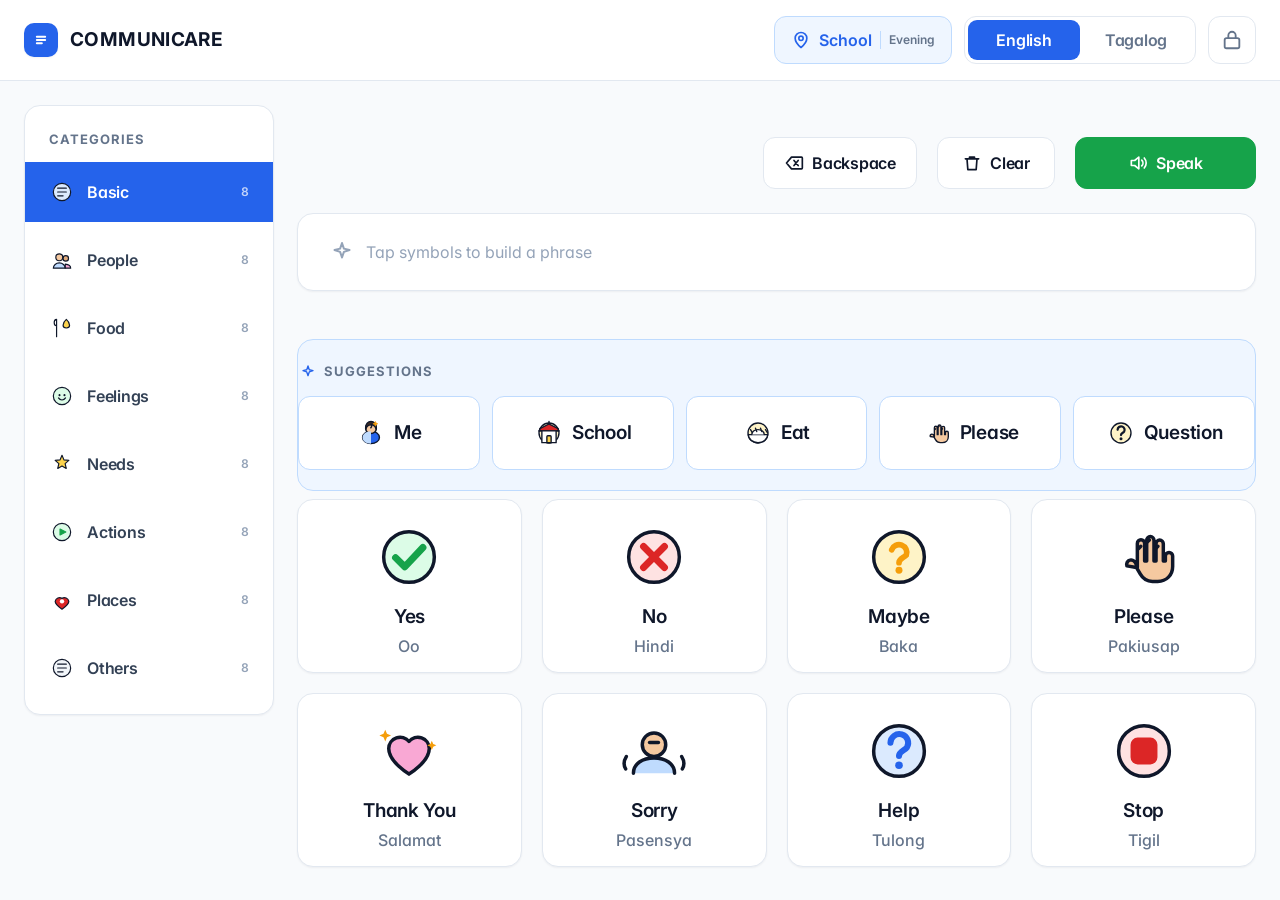
==== index.html @ 2bb4060e "first commit" ====
<!DOCTYPE html>
<html lang="en">
<head>
<meta charset="utf-8">
<meta name="viewport" content="width=device-width, initial-scale=1, viewport-fit=cover">
<title>COMMUNICARE — Communication Board</title>
<meta name="description" content="Accessible AAC communication board with phrase strip, next-word prediction and bilingual Tagalog/English vocabulary.">
<meta name="theme-color" content="#ffffff">

<link rel="icon" href="data:image/svg+xml,<svg xmlns='http://www.w3.org/2000/svg' viewBox='0 0 32 32'><rect width='32' height='32' rx='8' fill='%232563eb'/><path d='M9 12h14M9 16h14M9 20h9' stroke='white' stroke-width='2.6' stroke-linecap='round'/></svg>">

<link rel="preconnect" href="https://fonts.googleapis.com">
<link rel="preconnect" href="https://fonts.gstatic.com" crossorigin>
<link rel="stylesheet" href="https://fonts.googleapis.com/css2?family=Inter:wght@400;500;600;700&display=swap">

<link rel="stylesheet" href="assets/css/tokens.css">
<link rel="stylesheet" href="assets/css/base.css">
<link rel="stylesheet" href="assets/css/components.css">
<link rel="stylesheet" href="assets/css/board.css">
</head>

<body data-age="youth">

<a href="#board-grid" class="u-sr">Skip to symbol grid</a>

<!-- ══════════════════════════════════════════════════ Top navigation ══ -->
<header class="topbar">
  <div class="topbar__in">

    <a class="brand" href="index.html" aria-label="COMMUNICARE home">
      <span class="brand__mark" aria-hidden="true">
        <svg viewBox="0 0 24 24" fill="none" stroke="currentColor" stroke-width="2.4" stroke-linecap="round">
          <path d="M7 8h10M7 12h10M7 16h6"/>
        </svg>
      </span>
      <span class="brand__name">COMMUNICARE</span>
    </a>

    <span class="topbar__spacer"></span>

    <div class="topbar__tools">
      <!-- Global control: active location / routine context -->
      <button class="ctx" id="btn-ctx" title="Change location context">
        <span id="ctx-ico"></span>
        <span id="ctx-label">School</span>
        <span class="ctx__meta" id="ctx-meta">Morning</span>
      </button>

      <!-- Global control: Tagalog / English toggle -->
      <div class="segment" role="group" aria-label="Language">
        <button class="segment__btn" id="lang-en" aria-pressed="true" lang="en">English</button>
        <button class="segment__btn" id="lang-tl" aria-pressed="false" lang="fil">Tagalog</button>
      </div>

      <!-- Caregiver settings entry, gated by PIN -->
      <button class="lockbtn" id="btn-lock" title="Caregiver settings" aria-label="Caregiver settings"></button>
    </div>

  </div>
</header>

<!-- ═══════════════════════════════════════════════════════ Board ══ -->
<div class="shell">
  <div class="board">

    <!-- ─────────────────────────────────── Category rail ── -->
    <nav class="rail" id="rail" aria-label="Vocabulary categories"></nav>

    <!-- ─────────────────────────────────── Main column ── -->
    <main class="main">

      <!-- Action toolbar -->
      <div class="toolbar">
        <button class="btn" id="btn-back" aria-label="Backspace — remove last symbol"></button>
        <button class="btn" id="btn-clear" aria-label="Clear the whole phrase"></button>
        <button class="btn btn--success" id="btn-speak" aria-label="Speak the phrase aloud"></button>
      </div>

      <!-- Visual phrase strip -->
      <section class="strip" aria-label="Phrase builder">
        <div class="strip__slots" id="strip-slots" aria-live="polite"></div>
      </section>

      <!-- Dynamic Top-5 prediction bar — deliberately tinted so it never
           reads as part of the main vocabulary grid -->
      <section class="predict" aria-label="Suggested next words">
        <div class="predict__head">
          <span id="predict-ico" aria-hidden="true"></span>
          <span class="u-eyebrow">Suggestions</span>
        </div>
        <div class="predict__row" id="predict-row"></div>
      </section>

      <!-- Main vocabulary board -->
      <div class="gridwrap">
        <h2 class="u-sr">Symbol grid</h2>
        <div class="board__grid" id="board-grid"></div>
      </div>

    </main>
  </div>
</div>

<!-- ═══════════════════════════════════════════════════ Overlays ══ -->
<div class="toasts" id="toasts" aria-live="polite" aria-atomic="true"></div>
<div id="ctx-root"></div>
<div id="pin-root"></div>

<script src="assets/js/symbols.js"></script>
<script src="assets/js/store.js"></script>
<script src="assets/js/speech.js"></script>
<script src="assets/js/predict.js"></script>
<script src="assets/js/pin.js"></script>
<script src="assets/js/board.js"></script>
<script>
  /* Inline the icon markup that lives in JS so there is no render flash. */
  document.getElementById('ctx-ico').innerHTML  = CC.UI.pin;
  document.getElementById('predict-ico').innerHTML = CC.UI.spark;
  document.getElementById('btn-back').innerHTML  = CC.UI.backspace + '<span>Backspace</span>';
  document.getElementById('btn-clear').innerHTML = CC.UI.trash + '<span>Clear</span>';
  document.getElementById('btn-speak').innerHTML = CC.UI.speaker + '<span>Speak</span>';
  document.getElementById('btn-lock').innerHTML = CC.UI.lock;
  CC.Board.init();
</script>
</body>
</html>
---- assets/css/tokens.css ----
/* =========================================================================
   COMMUNICARE — Design Tokens
   Single source of truth. Every value below was measured from the Figma
   reference (1.png / 2.png) so the build is pixel-faithful, not eyeballed.
   ========================================================================= */

:root {
  /* ---------- Colour: neutrals (slate) ---------- */
  --c-canvas:        #f8fafc;   /* app background           */
  --c-surface:       #ffffff;   /* cards, header            */
  --c-surface-sunk:  #f1f5f9;   /* inset / track            */
  --c-line:          #e2e8f0;   /* hairline borders         */
  --c-line-strong:   #cbd5e1;   /* emphasised borders       */
  --c-ink:           #0f172a;   /* headings, primary text   */
  --c-ink-2:         #334155;   /* body-strong              */
  --c-ink-3:         #64748b;   /* secondary text           */
  --c-ink-4:         #94a3b8;   /* tertiary / placeholder   */
  --c-ink-invert:    #ffffff;

  /* ---------- Colour: brand (blue) ---------- */
  --c-primary:       #2563eb;
  --c-primary-hover: #1d4ed8;
  --c-primary-press: #1e40af;
  --c-primary-soft:  #eff6ff;
  --c-primary-soft-2:#dbeafe;
  --c-primary-line:  #bfdbfe;
  --c-focus:         #2563eb;

  /* ---------- Colour: status ---------- */
  --c-success:       #16a34a;   /* Speak, Online, Inside zone */
  --c-success-dark:  #15803d;
  --c-success-soft:  #ecfdf3;
  --c-success-line:  #a7f3d0;

  --c-warn:          #d97706;
  --c-warn-soft:     #fffbeb;
  --c-warn-line:     #fcd34d;

  --c-danger:        #dc2626;
  --c-danger-soft:   #fef2f2;

  /* ---------- Colour: dark rail ---------- */
  --c-rail:          #0f172a;
  --c-rail-hover:    #1e293b;
  --c-rail-line:     #1e293b;
  --c-rail-ink:      #cbd5e1;
  --c-rail-ink-dim:  #64748b;

  /* ---------- Typography ---------- */
  --font-sans: "Inter", "Segoe UI", system-ui, -apple-system,
               "Helvetica Neue", Arial, "Noto Sans", sans-serif;
  --font-mono: "SFMono-Regular", ui-monospace, "JetBrains Mono",
               Menlo, Consolas, monospace;

  /* Type scale — sizes in px, weights 400/500/600/700 */
  --t-eyebrow:  13px;  /* uppercase section labels  */
  --t-xs:       12px;  /* table headers, meta       */
  --t-sm:       13px;
  --t-base:     15px;  /* body, stat labels         */
  --t-md:       16px;  /* nav, category items       */
  --t-lg:       17px;  /* card titles               */
  --t-xl:       19px;  /* prediction chips, TL label*/
  --t-2xl:      22px;  /* section titles            */
  --t-3xl:      30px;  /* page title                */
  --t-stat:     34px;  /* stat values               */

  --lh-tight:   1.2;
  --lh-snug:     1.35;
  --lh-normal:   1.5;

  --ls-eyebrow:  0.08em;
  --ls-tight:    -0.015em;

  /* ---------- Spacing — 4px base grid ---------- */
  --s-1:  4px;   --s-2:  8px;   --s-3:  12px;  --s-4:  16px;
  --s-5:  20px;  --s-6:  24px;  --s-7:  32px;  --s-8:  40px;
  --s-9:  48px;  --s-10: 64px;

  /* ---------- Radii ---------- */
  --r-xs:   6px;
  --r-sm:   8px;
  --r-md:   12px;
  --r-lg:   16px;
  --r-xl:   20px;
  --r-pill: 999px;

  /* ---------- Elevation — deliberately subtle; the design leans on
                 hairlines rather than shadows ---------- */
  --e-1: 0 1px 2px rgba(15, 23, 42, 0.05);
  --e-2: 0 1px 3px rgba(15, 23, 42, 0.07), 0 1px 2px rgba(15, 23, 42, 0.04);
  --e-3: 0 10px 24px -8px rgba(15, 23, 42, 0.16),
        0 4px 8px -4px rgba(15, 23, 42, 0.08);
  --e-4: 0 24px 56px -16px rgba(15, 23, 42, 0.26);
  --ring: 0 0 0 3px rgba(37, 99, 235, 0.32);

  /* ---------- Motion ---------- */
  --ease: cubic-bezier(0.2, 0.8, 0.2, 1);
  --ease-out: cubic-bezier(0.16, 1, 0.3, 1);
  --t-fast: 110ms;
  --t-base: 170ms;
  --t-slow: 280ms;

  /* ---------- Layout skeleton (measured) ---------- */
  --shell-max:  1554px;   /* board content  135 → 1689 */
  --gutter:     24px;
  --topbar-h:   81px;     /* header height incl. border */

  --rail-w:     293px;    /* board category rail */
  --rail-gap:   23px;

  --portal-rail-w: 261px;
  --portal-pad:    37px;

  /* Grid density presets — Task 2 */
  --cols:  4;            /* Youth default, matches 2.png */
  --gap:   20px;
  --card-h: 174px;
  --sym:   76px;         /* illustration size */
}
---- assets/css/base.css ----
/* =========================================================================
   COMMUNICARE — Reset & base typography
   ========================================================================= */

*, *::before, *::after { box-sizing: border-box; }

html { -webkit-text-size-adjust: 100%; }

body {
  margin: 0;
  font-family: var(--font-sans);
  font-size: var(--t-base);
  line-height: var(--lh-normal);
  color: var(--c-ink);
  background: var(--c-canvas);
  -webkit-font-smoothing: antialiased;
  -moz-osx-font-smoothing: grayscale;
  font-feature-settings: "cv11", "ss01";
  text-rendering: optimizeLegibility;
}

h1, h2, h3, h4, p, figure, ul, ol, dl, dd { margin: 0; }
ul, ol { padding: 0; list-style: none; }

img, svg { display: block; max-width: 100%; }

button, input, select, textarea {
  font: inherit;
  color: inherit;
  margin: 0;
}

button { background: none; border: 0; cursor: pointer; }

a { color: var(--c-primary); text-decoration: none; }
a:hover { text-decoration: underline; }

table { border-collapse: collapse; width: 100%; }

/* ---------- Focus: one consistent, always-visible ring ---------- */
:focus { outline: none; }
:focus-visible {
  outline: 2px solid var(--c-focus);
  outline-offset: 2px;
  border-radius: var(--r-xs);
}

/* ---------- Utility text roles ---------- */
.u-eyebrow {
  font-size: var(--t-eyebrow);
  font-weight: 700;
  letter-spacing: var(--ls-eyebrow);
  text-transform: uppercase;
  color: var(--c-ink-3);
  line-height: var(--lh-tight);
}
.u-label {
  font-size: var(--t-xs);
  font-weight: 600;
  letter-spacing: var(--ls-eyebrow);
  text-transform: uppercase;
  color: var(--c-ink-3);
}
.u-muted { color: var(--c-ink-3); }
.u-mono  { font-family: var(--font-mono); font-size: var(--t-base); }
.u-truncate { overflow: hidden; text-overflow: ellipsis; white-space: nowrap; }
.u-sr {
  position: absolute; width: 1px; height: 1px; padding: 0; margin: -1px;
  overflow: hidden; clip: rect(0 0 0 0); white-space: nowrap; border: 0;
}

/* ---------- Scrollbars: quiet, matches the neutral palette ---------- */
* { scrollbar-width: thin; scrollbar-color: var(--c-line-strong) transparent; }
*::-webkit-scrollbar { width: 10px; height: 10px; }
*::-webkit-scrollbar-track { background: transparent; }
*::-webkit-scrollbar-thumb {
  background: var(--c-line-strong);
  border: 3px solid var(--c-canvas);
  border-radius: var(--r-pill);
}
*::-webkit-scrollbar-thumb:hover { background: var(--c-ink-4); }

@media (prefers-reduced-motion: reduce) {
  *, *::before, *::after {
    animation-duration: 0.01ms !important;
    animation-iteration-count: 1 !important;
    transition-duration: 0.01ms !important;
    scroll-behavior: auto !important;
  }
}
---- assets/css/components.css ----
/* =========================================================================
   COMMUNICARE — Component library
   Buttons · Pills · Cards · Segmented control · Table · Modal · Keypad
   ========================================================================= */

/* ---------------------------------------------------------------- Card -- */
.card {
  background: var(--c-surface);
  border: 1px solid var(--c-line);
  border-radius: var(--r-lg);
  box-shadow: var(--e-1);
}
.card__head {
  display: flex;
  align-items: center;
  gap: var(--s-3);
  padding: var(--s-5) var(--s-6) 0;
}
.card__title {
  font-size: var(--t-lg);
  font-weight: 600;
  letter-spacing: var(--ls-tight);
  color: var(--c-ink);
}
.card__body { padding: var(--s-5) var(--s-6) var(--s-6); }
.card__rule {
  height: 1px;
  background: var(--c-line);
  border: 0;
  margin: var(--s-5) 0 0;
}

/* -------------------------------------------------------------- Button -- */
.btn {
  display: inline-flex;
  align-items: center;
  justify-content: center;
  gap: var(--s-2);
  height: 52px;
  padding: 0 var(--s-5);
  border-radius: var(--r-md);
  border: 1px solid var(--c-line);
  background: var(--c-surface);
  color: var(--c-ink);
  font-size: var(--t-md);
  font-weight: 600;
  letter-spacing: var(--ls-tight);
  white-space: nowrap;
  cursor: pointer;
  transition: background var(--t-fast) var(--ease),
              border-color var(--t-fast) var(--ease),
              color var(--t-fast) var(--ease),
              transform var(--t-fast) var(--ease),
              box-shadow var(--t-fast) var(--ease);
}
.btn:hover:not(:disabled) { background: var(--c-surface-sunk); border-color: var(--c-line-strong); }
.btn:active:not(:disabled) { transform: translateY(1px); }
.btn:disabled { opacity: 0.42; cursor: not-allowed; }
.btn svg { width: 20px; height: 20px; flex: none; }

.btn--primary {
  background: var(--c-primary);
  border-color: var(--c-primary);
  color: var(--c-ink-invert);
}
.btn--primary:hover:not(:disabled) { background: var(--c-primary-hover); border-color: var(--c-primary-hover); }
.btn--primary:active:not(:disabled) { background: var(--c-primary-press); }

.btn--success {
  background: var(--c-success);
  border-color: var(--c-success);
  color: var(--c-ink-invert);
}
.btn--success:hover:not(:disabled) { background: var(--c-success-dark); border-color: var(--c-success-dark); }

.btn--ghost { background: transparent; border-color: transparent; color: var(--c-ink-3); }
.btn--ghost:hover:not(:disabled) { background: var(--c-surface-sunk); color: var(--c-ink); }

.btn--sm { height: 36px; padding: 0 var(--s-3); font-size: var(--t-base); border-radius: var(--r-sm); }
.btn--sm svg { width: 16px; height: 16px; }
.btn--icon { width: 52px; padding: 0; }
.btn--icon.btn--sm { width: 36px; }

/* ---------------------------------------------------------------- Pill -- */
.pill {
  display: inline-flex;
  align-items: center;
  gap: var(--s-2);
  height: 32px;
  padding: 0 var(--s-3);
  border-radius: var(--r-pill);
  border: 1px solid var(--c-line);
  background: var(--c-surface);
  font-size: var(--t-sm);
  font-weight: 600;
  color: var(--c-ink-2);
  white-space: nowrap;
}
.pill svg { width: 14px; height: 14px; flex: none; }
.pill__dot { width: 8px; height: 8px; border-radius: 50%; background: currentColor; flex: none; }

.pill--success { background: var(--c-success-soft); border-color: var(--c-success-line); color: var(--c-success-dark); }
.pill--warn    { background: var(--c-warn-soft);    border-color: var(--c-warn-line);    color: var(--c-warn); }
.pill--info    { background: var(--c-primary-soft);  border-color: var(--c-primary-line); color: var(--c-primary); }
.pill--muted   { background: var(--c-surface-sunk);  border-color: var(--c-line);         color: var(--c-ink-3); }

/* --------------------------------------------------------------- Badge -- */
.badge {
  display: inline-flex;
  align-items: center;
  height: 28px;
  padding: 0 var(--s-3);
  border-radius: var(--r-pill);
  background: var(--c-primary-soft);
  border: 1px solid var(--c-primary-line);
  color: var(--c-primary);
  font-size: var(--t-xs);
  font-weight: 700;
  letter-spacing: var(--ls-eyebrow);
  text-transform: uppercase;
  white-space: nowrap;
}

/* --------------------------------------------- Segmented control (EN/TL) -- */
.segment {
  display: inline-flex;
  padding: 3px;
  height: 48px;
  border: 1px solid var(--c-line);
  border-radius: var(--r-md);
  background: var(--c-surface);
  flex: none;
}
.segment__btn {
  display: inline-flex;
  align-items: center;
  justify-content: center;
  min-width: 112px;
  padding: 0 var(--s-4);
  border-radius: 9px;
  font-size: var(--t-md);
  font-weight: 600;
  letter-spacing: var(--ls-tight);
  color: var(--c-ink-3);
  transition: background var(--t-fast) var(--ease),
              color var(--t-fast) var(--ease);
}
.segment__btn:hover { color: var(--c-ink); background: var(--c-surface-sunk); }
.segment__btn[aria-pressed="true"] {
  background: var(--c-primary);
  color: var(--c-ink-invert);
}
.segment__btn[aria-pressed="true"]:hover { background: var(--c-primary-hover); }

/* --------------------------------------------------------------- Table -- */
.tbl { font-size: var(--t-base); }
.tbl thead th {
  text-align: left;
  padding: var(--s-3) var(--s-3);
  font-size: var(--t-xs);
  font-weight: 600;
  letter-spacing: var(--ls-eyebrow);
  text-transform: uppercase;
  color: var(--c-ink-3);
  border-bottom: 1px solid var(--c-line);
  white-space: nowrap;
}
.tbl tbody td {
  padding: var(--s-3) var(--s-3);
  color: var(--c-ink-2);
  border-bottom: 1px solid var(--c-line);
  vertical-align: middle;
}
.tbl tbody tr:last-child td { border-bottom: 0; }
.tbl tbody tr:hover { background: var(--c-canvas); }
.tbl td:first-child, .tbl th:first-child { padding-left: 0; }
.tbl td:last-child,  .tbl th:last-child  { padding-right: 0; }

/* Avatar / identity cell */
.who { display: flex; align-items: center; gap: var(--s-3); }
.who__av {
  width: 36px; height: 36px;
  border-radius: 50%;
  display: grid; place-items: center;
  background: var(--c-primary-soft);
  color: var(--c-primary);
  font-weight: 700; font-size: var(--t-sm);
  flex: none;
}
.who__name { font-weight: 600; color: var(--c-ink); }
.who__sub  { font-size: var(--t-xs); color: var(--c-ink-3); }

/* --------------------------------------------------------------- Modal -- */
.scrim {
  position: fixed;
  inset: 0;
  background: rgba(15, 23, 42, 0.55);
  backdrop-filter: blur(3px);
  display: grid;
  place-items: center;
  padding: var(--s-5);
  z-index: 90;
  animation: fade var(--t-base) var(--ease) both;
}
.modal {
  width: 100%;
  max-width: 400px;
  background: var(--c-surface);
  border-radius: var(--r-xl);
  box-shadow: var(--e-4);
  padding: var(--s-7);
  animation: pop var(--t-slow) var(--ease-out) both;
}
.modal__title { font-size: var(--t-2xl); font-weight: 700; letter-spacing: var(--ls-tight); }
.modal__sub { margin-top: var(--s-2); font-size: var(--t-base); color: var(--c-ink-3); }
.modal__foot { margin-top: var(--s-6); display: flex; gap: var(--s-3); justify-content: flex-end; }

@keyframes fade { from { opacity: 0 } to { opacity: 1 } }
@keyframes pop  { from { opacity: 0; transform: translateY(10px) scale(.985) } to { opacity: 1; transform: none } }

/* -------------------------------------------------------------- Keypad -- */
.keypad { margin-top: var(--s-6); }
.keypad__dots { display: flex; justify-content: center; gap: var(--s-4); margin-bottom: var(--s-6); }
.keypad__dot {
  width: 14px; height: 14px;
  border-radius: 50%;
  border: 2px solid var(--c-line-strong);
  background: transparent;
  transition: background var(--t-fast) var(--ease),
              border-color var(--t-fast) var(--ease),
              transform var(--t-fast) var(--ease);
}
.keypad__dot.is-on { background: var(--c-primary); border-color: var(--c-primary); }
.keypad.is-error .keypad__dot { border-color: var(--c-danger); }
.keypad.is-error .keypad__dots { animation: shake 380ms var(--ease); }

.keypad__grid {
  display: grid;
  grid-template-columns: repeat(3, 1fr);
  gap: var(--s-3);
}
.key {
  height: 66px;
  border-radius: var(--r-md);
  border: 1px solid var(--c-line);
  background: var(--c-surface);
  font-size: var(--t-2xl);
  font-weight: 600;
  color: var(--c-ink);
  display: grid;
  place-items: center;
  transition: background var(--t-fast) var(--ease),
              transform var(--t-fast) var(--ease);
}
.key:hover { background: var(--c-surface-sunk); }
.key:active { transform: translateY(1px); background: var(--c-primary-soft); }
.key--fn { background: var(--c-canvas); }
.key--fn:hover { background: var(--c-surface-sunk); }
.key--fn svg { width: 22px; height: 22px; color: var(--c-ink-3); }
.key--go { background: var(--c-primary); border-color: var(--c-primary); color: #fff; }
.key--go:hover { background: var(--c-primary-hover); }

@keyframes shake {
  0%,100% { transform: translateX(0) }
  20% { transform: translateX(-7px) }
  40% { transform: translateX(6px) }
  60% { transform: translateX(-4px) }
  80% { transform: translateX(3px) }
}

/* --------------------------------------------------------------- Field -- */
.field { display: block; margin-bottom: var(--s-5); }
.field__label {
  display: block;
  font-size: var(--t-sm);
  font-weight: 600;
  color: var(--c-ink-2);
  margin-bottom: var(--s-2);
}
.field__hint { font-size: var(--t-xs); color: var(--c-ink-3); margin-top: var(--s-2); }
.input, .select, .textarea {
  width: 100%;
  height: 46px;
  padding: 0 var(--s-3);
  border: 1px solid var(--c-line-strong);
  border-radius: var(--r-sm);
  background: var(--c-surface);
  font-size: var(--t-base);
  transition: border-color var(--t-fast) var(--ease), box-shadow var(--t-fast) var(--ease);
}
.textarea { height: auto; padding: var(--s-3); resize: vertical; min-height: 88px; }
.input:hover, .select:hover, .textarea:hover { border-color: var(--c-ink-4); }
.input:focus, .select:focus, .textarea:focus {
  border-color: var(--c-primary);
  box-shadow: var(--ring);
  outline: none;
}
.input::placeholder, .textarea::placeholder { color: var(--c-ink-4); }

.select {
  appearance: none;
  padding-right: var(--s-8);
  background-image: url("data:image/svg+xml;utf8,<svg xmlns='http://www.w3.org/2000/svg' viewBox='0 0 20 20' fill='none' stroke='%2364748b' stroke-width='2' stroke-linecap='round'><path d='M6 8l4 4 4-4'/></svg>");
  background-repeat: no-repeat;
  background-position: right var(--s-3) center;
  background-size: 18px;
  cursor: pointer;
}

/* Choice cards — used for age group / density pickers */
.choices { display: grid; gap: var(--s-3); }
.choice {
  display: flex;
  align-items: flex-start;
  gap: var(--s-3);
  padding: var(--s-4);
  border: 1px solid var(--c-line-strong);
  border-radius: var(--r-md);
  background: var(--c-surface);
  text-align: left;
  cursor: pointer;
  transition: border-color var(--t-fast) var(--ease),
              background var(--t-fast) var(--ease),
              box-shadow var(--t-fast) var(--ease);
}
.choice:hover { border-color: var(--c-primary-line); background: var(--c-primary-soft); }
.choice[aria-pressed="true"] {
  border-color: var(--c-primary);
  background: var(--c-primary-soft);
  box-shadow: inset 0 0 0 1px var(--c-primary);
}
.choice__mark {
  width: 22px; height: 22px;
  border-radius: 50%;
  border: 2px solid var(--c-line-strong);
  flex: none;
  margin-top: 1px;
  display: grid;
  place-items: center;
  transition: border-color var(--t-fast) var(--ease);
}
.choice[aria-pressed="true"] .choice__mark { border-color: var(--c-primary); }
.choice__mark::after {
  content: "";
  width: 11px; height: 11px;
  border-radius: 50%;
  background: var(--c-primary);
  transform: scale(0);
  transition: transform var(--t-base) var(--ease-out);
}
.choice[aria-pressed="true"] .choice__mark::after { transform: scale(1); }
.choice__t { font-weight: 600; color: var(--c-ink); }
.choice__d { font-size: var(--t-sm); color: var(--c-ink-3); margin-top: 2px; }

/* Switch */
.switch { display: inline-flex; align-items: center; gap: var(--s-3); cursor: pointer; }
.switch__track {
  width: 48px; height: 28px;
  border-radius: var(--r-pill);
  background: var(--c-line-strong);
  padding: 3px;
  transition: background var(--t-base) var(--ease);
  flex: none;
}
.switch__knob {
  width: 22px; height: 22px;
  border-radius: 50%;
  background: #fff;
  box-shadow: var(--e-1);
  transition: transform var(--t-base) var(--ease-out);
}
.switch input { position: absolute; opacity: 0; pointer-events: none; }
.switch input:checked + .switch__track { background: var(--c-primary); }
.switch input:checked + .switch__track .switch__knob { transform: translateX(20px); }
.switch input:focus-visible + .switch__track { box-shadow: var(--ring); }

/* --------------------------------------------- Geofence / location list --
   Shared by the caregiver portal's Geofencing screen and the board's
   location-context picker.                                            */
.geolist { display: grid; gap: var(--s-3); }
.geoitem {
  display: grid;
  grid-template-columns: 44px minmax(0, 1fr) auto;
  align-items: center;
  gap: var(--s-4);
  width: 100%;
  padding: var(--s-4);
  border: 1px solid var(--c-line);
  border-radius: var(--r-md);
  background: var(--c-surface);
  text-align: left;
  cursor: pointer;
  transition: border-color var(--t-fast) var(--ease), background var(--t-fast) var(--ease);
}
.geoitem:hover { border-color: var(--c-primary-line); }
.geoitem.is-on { border-color: var(--c-success-line); background: var(--c-success-soft); }
.geoitem__ic {
  width: 44px; height: 44px; border-radius: 50%;
  display: grid; place-items: center;
  background: var(--c-primary-soft); color: var(--c-primary);
  flex: none;
}
.geoitem__ic svg { width: 22px; height: 22px; }
.geoitem__t { display: block; font-weight: 600; }
.geoitem__d { display: block; font-size: var(--t-sm); color: var(--c-ink-3); margin-top: 2px; }
.geoitem__toggles { display: flex; gap: var(--s-5); align-items: center; }

/* ------------------------------------------------------------- Toaster -- */
.toasts {
  position: fixed;
  left: 50%;
  bottom: var(--s-7);
  transform: translateX(-50%);
  display: grid;
  gap: var(--s-2);
  z-index: 120;
  pointer-events: none;
}
.toast {
  display: flex;
  align-items: center;
  gap: var(--s-2);
  padding: var(--s-3) var(--s-5);
  border-radius: var(--r-pill);
  background: var(--c-rail);
  color: #fff;
  font-size: var(--t-base);
  font-weight: 500;
  box-shadow: var(--e-3);
  animation: toastIn var(--t-slow) var(--ease-out) both;
}
.toast svg { width: 18px; height: 18px; }
.toast.is-out { animation: toastOut var(--t-base) var(--ease) both; }
@keyframes toastIn  { from { opacity:0; transform: translateY(14px) } to { opacity:1; transform:none } }
@keyframes toastOut { to   { opacity:0; transform: translateY(8px) } }
---- assets/css/board.css ----
/* =========================================================================
   COMMUNICARE — AAC Board (2.png)
   ========================================================================= */

/* --------------------------------------------------------------- Topbar -- */
.topbar {
  position: sticky;
  top: 0;
  z-index: 40;
  height: var(--topbar-h);
  background: var(--c-surface);
  border-bottom: 1px solid var(--c-line);
}
.topbar__in {
  height: 100%;
  /* max-width includes the gutters so that, on wide viewports, the
     container's centring *is* the gutter — reproducing the mockup's
     exact 1554px content column. Narrow viewports fall back to 24px. */
  width: 100%;
  max-width: calc(var(--shell-max) + var(--gutter) * 2);
  margin-inline: auto;
  padding-inline: var(--gutter);
  display: flex;
  align-items: center;
  gap: var(--s-4);
}
.brand { display: flex; align-items: center; gap: var(--s-3); }
.brand__mark {
  width: 34px; height: 34px;
  border-radius: 10px;
  background: var(--c-primary);
  color: #fff;
  display: grid;
  place-items: center;
  flex: none;
  box-shadow: var(--e-1);
}
.brand__mark svg { width: 20px; height: 20px; }
.brand__name {
  font-size: var(--t-xl);
  font-weight: 700;
  letter-spacing: 0.02em;
  color: var(--c-ink);
}
.topbar__spacer { flex: 1; }

.topbar__tools { display: flex; align-items: center; gap: var(--s-3); }

/* Active context chip — e.g. "📍 School" */
.ctx {
  display: inline-flex;
  align-items: center;
  gap: var(--s-2);
  height: 48px;
  padding: 0 var(--s-4);
  border-radius: var(--r-md);
  background: var(--c-primary-soft);
  border: 1px solid var(--c-primary-line);
  font-size: var(--t-md);
  font-weight: 600;
  color: var(--c-primary);
  cursor: pointer;
  transition: background var(--t-fast) var(--ease);
}
.ctx:hover { background: var(--c-primary-soft-2); }
.ctx svg { width: 20px; height: 20px; flex: none; }
.ctx__meta {
  font-size: var(--t-xs);
  font-weight: 600;
  color: var(--c-ink-3);
  padding-left: var(--s-2);
  border-left: 1px solid var(--c-primary-line);
}

/* Lock button (caregiver settings) */
.lockbtn {
  width: 48px; height: 48px;
  display: grid; place-items: center;
  border-radius: var(--r-md);
  border: 1px solid var(--c-line);
  background: var(--c-surface);
  color: var(--c-ink-3);
  transition: background var(--t-fast) var(--ease), color var(--t-fast) var(--ease);
}
.lockbtn:hover { background: var(--c-surface-sunk); color: var(--c-ink); }
.lockbtn svg { width: 22px; height: 22px; }

/* ---------------------------------------------------------------- Shell -- */
.shell {
  width: 100%;
  max-width: calc(var(--shell-max) + var(--gutter) * 2);
  margin-inline: auto;
  padding-inline: var(--gutter);
}
.board {
  display: grid;
  grid-template-columns: var(--rail-w) minmax(0, 1fr);
  gap: var(--rail-gap);
  padding-top: var(--s-6);
  padding-bottom: var(--s-7);
  align-items: start;
}

/* ------------------------------------------------------ Category rail -- */
.rail {
  background: var(--c-surface);
  border: 1px solid var(--c-line);
  border-radius: var(--r-lg);
  box-shadow: var(--e-1);
  padding: var(--s-3) 0 var(--s-4);
  position: sticky;
  top: calc(var(--topbar-h) + var(--s-6));
}
.rail__head { padding: var(--s-2) var(--s-6) var(--s-3); }
.rail__list { display: grid; gap: var(--s-2); }

.cat {
  display: flex;
  align-items: center;
  gap: var(--s-3);
  height: 60px;
  padding: 0 var(--s-6);
  font-size: var(--t-md);
  font-weight: 600;
  letter-spacing: var(--ls-tight);
  color: var(--c-ink-2);
  text-align: left;
  transition: background var(--t-fast) var(--ease), color var(--t-fast) var(--ease);
}
.cat svg { width: 26px; height: 26px; flex: none; }
.cat__n {
  margin-left: auto;
  font-size: var(--t-xs);
  font-weight: 600;
  color: var(--c-ink-4);
  font-variant-numeric: tabular-nums;
}
.cat:hover { background: var(--c-canvas); }
.cat[aria-current="true"] {
  background: var(--c-primary);
  color: #fff;
}
.cat[aria-current="true"] .cat__n { color: rgba(255, 255, 255, 0.72); }
.cat[aria-current="true"] svg { color: #fff; }

/* --------------------------------------------------------- Main column -- */
.main { display: flex; flex-direction: column; min-width: 0; }

/* Toolbar: Backspace / Clear / Speak */
.toolbar {
  margin-top: var(--s-7);
  display: flex;
  justify-content: flex-end;
  gap: var(--s-5);
}
.toolbar .btn { min-width: 118px; }
.toolbar .btn--icon { min-width: 0; }
.toolbar .btn--success { min-width: 181px; }

/* Phrase strip */
.strip {
  margin-top: var(--s-6);
  display: flex;
  align-items: center;
  gap: var(--s-4);
  min-height: 78px;
  padding: var(--s-3) var(--s-4);
  background: var(--c-surface);
  border: 1px solid var(--c-line);
  border-radius: var(--r-lg);
  box-shadow: var(--e-1);
}
.strip__slots {
  display: flex;
  align-items: center;
  gap: var(--s-3);
  flex: 1;
  min-width: 0;
  overflow-x: auto;
  padding: var(--s-1);
  scrollbar-width: none;
}
.strip__slots::-webkit-scrollbar { display: none; }
.strip__empty {
  display: flex;
  align-items: center;
  gap: var(--s-3);
  color: var(--c-ink-4);
  font-size: var(--t-md);
  padding-left: var(--s-3);
}
.strip__empty svg { width: 24px; height: 24px; flex: none; }

.slot {
  display: inline-flex;
  align-items: center;
  gap: var(--s-3);
  height: 52px;
  padding: 0 var(--s-4);
  border: 1px solid var(--c-primary-line);
  background: var(--c-primary-soft);
  border-radius: var(--r-md);
  font-size: var(--t-lg);
  font-weight: 600;
  letter-spacing: var(--ls-tight);
  color: var(--c-primary);
  flex: none;
  animation: slotIn var(--t-slow) var(--ease-out) both;
  cursor: default;
}
.slot svg { width: 32px; height: 32px; flex: none; }
.slot__i {
  width: 20px; height: 20px;
  border-radius: 50%;
  background: var(--c-primary);
  color: #fff;
  font-size: 11px;
  font-weight: 700;
  display: grid; place-items: center;
  flex: none;
}
.slot.is-out { animation: slotOut var(--t-base) var(--ease) both; }
@keyframes slotIn  { from { opacity:0; transform: translateY(6px) scale(.96) } to { opacity:1; transform:none } }
@keyframes slotOut { to   { opacity:0; transform: translateY(-6px) scale(.96) } }

/* Prediction bar — visually distinct from the grid (blue tint) and
   edge-flush so its five chips span the full column, matching the mockup. */
.predict {
  margin-top: var(--s-9);
  padding: var(--s-6) 0 var(--s-5);
  background: var(--c-primary-soft);
  border: 1px solid var(--c-primary-line);
  border-radius: var(--r-lg);
}
.predict__head {
  display: flex;
  align-items: center;
  gap: var(--s-2);
  padding: 0 var(--s-4) 0 2px;
  margin-bottom: var(--s-4);
  color: var(--c-primary);
}
.predict__head svg { width: 16px; height: 16px; }
.predict__row {
  display: grid;
  grid-template-columns: repeat(5, minmax(0, 1fr));
  gap: var(--s-3);
}
.chip {
  display: flex;
  align-items: center;
  justify-content: center;
  gap: var(--s-2);
  height: 74px;
  padding: 0 var(--s-3);
  border-radius: var(--r-md);
  background: var(--c-surface);
  border: 1px solid var(--c-primary-line);
  font-size: var(--t-xl);
  font-weight: 600;
  letter-spacing: var(--ls-tight);
  color: var(--c-ink);
  text-align: center;
  cursor: pointer;
  transition: transform var(--t-fast) var(--ease),
              box-shadow var(--t-fast) var(--ease),
              border-color var(--t-fast) var(--ease);
}
.chip svg { width: 30px; height: 30px; flex: none; }
.chip:hover {
  transform: translateY(-2px);
  border-color: var(--c-primary);
  box-shadow: var(--e-2);
}
.chip:active { transform: translateY(0); }

/* -------------------------------------------------------- Symbol grid -- */
.gridwrap { margin-top: var(--s-2); }
.board__grid {
  display: grid;
  grid-template-columns: repeat(var(--cols), minmax(0, 1fr));
  gap: var(--gap);
}
.sym {
  display: flex;
  flex-direction: column;
  align-items: center;
  justify-content: flex-end;
  gap: var(--s-2);
  /* 294x174 is the card proportion measured off 2.png. Deriving the height
     from the column width keeps the silhouette identical when --cols changes
     (a 3-col Early card would otherwise stretch to a flat 2:1). --card-h then
     acts as the floor for narrow screens, where a squarer, bigger target is
     the better trade. */
  aspect-ratio: 294 / 174;
  min-height: var(--card-h);
  /* aspect-ratio + an auto block size suppresses stretch in the inline axis,
     which would otherwise drop the card back to min-height x ratio (294px)
     and blow out the track. An explicit percentage width makes the inline
     size definite, so the ratio reads from the track instead. */
  width: 100%;
  padding: var(--s-4) var(--s-2) var(--s-4);
  background: var(--c-surface);
  border: 1px solid var(--c-line);
  border-radius: var(--r-lg);
  box-shadow: var(--e-1);
  cursor: pointer;
  transition: transform var(--t-fast) var(--ease),
              box-shadow var(--t-fast) var(--ease),
              border-color var(--t-fast) var(--ease);
}
.sym:hover {
  transform: translateY(-3px);
  border-color: var(--c-primary-line);
  box-shadow: var(--e-3);
}
.sym:active { transform: translateY(-1px); border-color: var(--c-primary); }
.sym.is-picked { border-color: var(--c-primary); background: var(--c-primary-soft); }

.sym__art {
  flex: 1;
  display: grid;
  place-items: center;
  width: 100%;
  min-height: 0;
}
.sym__art svg {
  width: var(--sym);
  height: var(--sym);
  transition: transform var(--t-base) var(--ease-out);
}
.sym:hover .sym__art svg { transform: scale(1.05); }
.sym__l1 {
  font-size: var(--t-xl);
  font-weight: 600;
  letter-spacing: var(--ls-tight);
  color: var(--c-ink);
  line-height: var(--lh-tight);
  text-align: center;
  max-width: 100%;
}
.sym__l2 {
  font-size: var(--t-base);
  font-weight: 500;
  color: var(--c-ink-3);
  line-height: var(--lh-tight);
  text-align: center;
  max-width: 100%;
}

.grid__empty {
  padding: var(--s-9);
  text-align: center;
  color: var(--c-ink-3);
}

/* --------------------------------------------------------- Age presets -- */
/* Task 2 — density presets driven by --cols / --sym from tokens.
   Only override --gap where it actually differs; never alias it to itself
   (a self-referential custom property is an invalid cycle and would reset
   the grid gap to 0).                                              */
body[data-age="early"] { --cols: 3; --sym: 104px; --card-h: 196px; --gap: var(--s-5); }
body[data-age="youth"] { --cols: 4; --sym: 76px;  --card-h: 174px; }
body[data-age="adult"] { --cols: 5; --sym: 60px;  --card-h: 148px; --gap: var(--s-3); }

/* ---------------------------------------------------------- Responsive -- */
@media (max-width: 1280px) {
  :root { --rail-w: 250px; }
  body[data-age="adult"] { --cols: 4; }
}
@media (max-width: 1040px) {
  /* minmax(0, …) not a bare 1fr: `1fr` floors at the rail's min-content
     width, and the rail's min-content is the sum of eight max-content
     category buttons — which pushed the whole page into horizontal scroll. */
  .board { grid-template-columns: minmax(0, 1fr); }
  .rail { position: static; min-width: 0; }
  .rail__list {
    grid-auto-flow: column;
    grid-auto-columns: max-content;
    overflow-x: auto;
    padding: 0 var(--s-4) var(--s-2);
  }
  .cat { height: 52px; }
  body[data-age="early"] { --cols: 3; }
  body[data-age="youth"] { --cols: 3; }
  body[data-age="adult"] { --cols: 3; }
  .predict__row { grid-template-columns: repeat(3, minmax(0, 1fr)); }
  .toolbar { margin-top: 0; }
}
@media (max-width: 720px) {
  .topbar__in { flex-wrap: wrap; height: auto; padding-block: var(--s-3); gap: var(--s-2); }
  .topbar { position: static; }
  .brand__name { font-size: var(--t-lg); }
  .topbar__tools { min-width: 0; gap: var(--s-2); }
  .segment { height: 42px; }
  .segment__btn { min-width: 72px; font-size: var(--t-base); }
  .ctx { height: 42px; padding: 0 var(--s-3); min-width: 0; }
  #ctx-label { overflow: hidden; text-overflow: ellipsis; white-space: nowrap; }
  /* the secondary time-of-day label is the first thing to go when the
     controls have to share a phone-width row with the brand and lock */
  .ctx__meta { display: none; }
  .lockbtn { width: 42px; height: 42px; flex: none; }
  .toolbar { flex-wrap: wrap; gap: var(--s-3); }
  .toolbar .btn { flex: 1; min-width: 0; }
  .predict__row { grid-template-columns: repeat(2, minmax(0, 1fr)); }
  body[data-age="early"] { --cols: 2; --sym: 84px; }
  body[data-age="youth"] { --cols: 2; --sym: 72px; }
  body[data-age="adult"] { --cols: 2; --sym: 64px; }
}

/* Screen-reader-only live region for spoken feedback */
.sr-live {
  position: absolute; width: 1px; height: 1px;
  overflow: hidden; clip: rect(0 0 0 0); white-space: nowrap;
}

/* --- Speak button, mid-utterance ------------------------------------- */
.btn.is-busy { pointer-events: none; position: relative; overflow: hidden; }
.btn.is-busy::after {
  content: "";
  position: absolute;
  inset: 0;
  background: linear-gradient(90deg, transparent, rgba(255, 255, 255, 0.28), transparent);
  animation: sheen 1.1s var(--ease) infinite;
}
.btn.is-busy svg { animation: pulse 900ms var(--ease) infinite alternate; }
@keyframes sheen { from { transform: translateX(-100%) } to { transform: translateX(100%) } }
@keyframes pulse { from { opacity: 1 } to { opacity: 0.55 } }
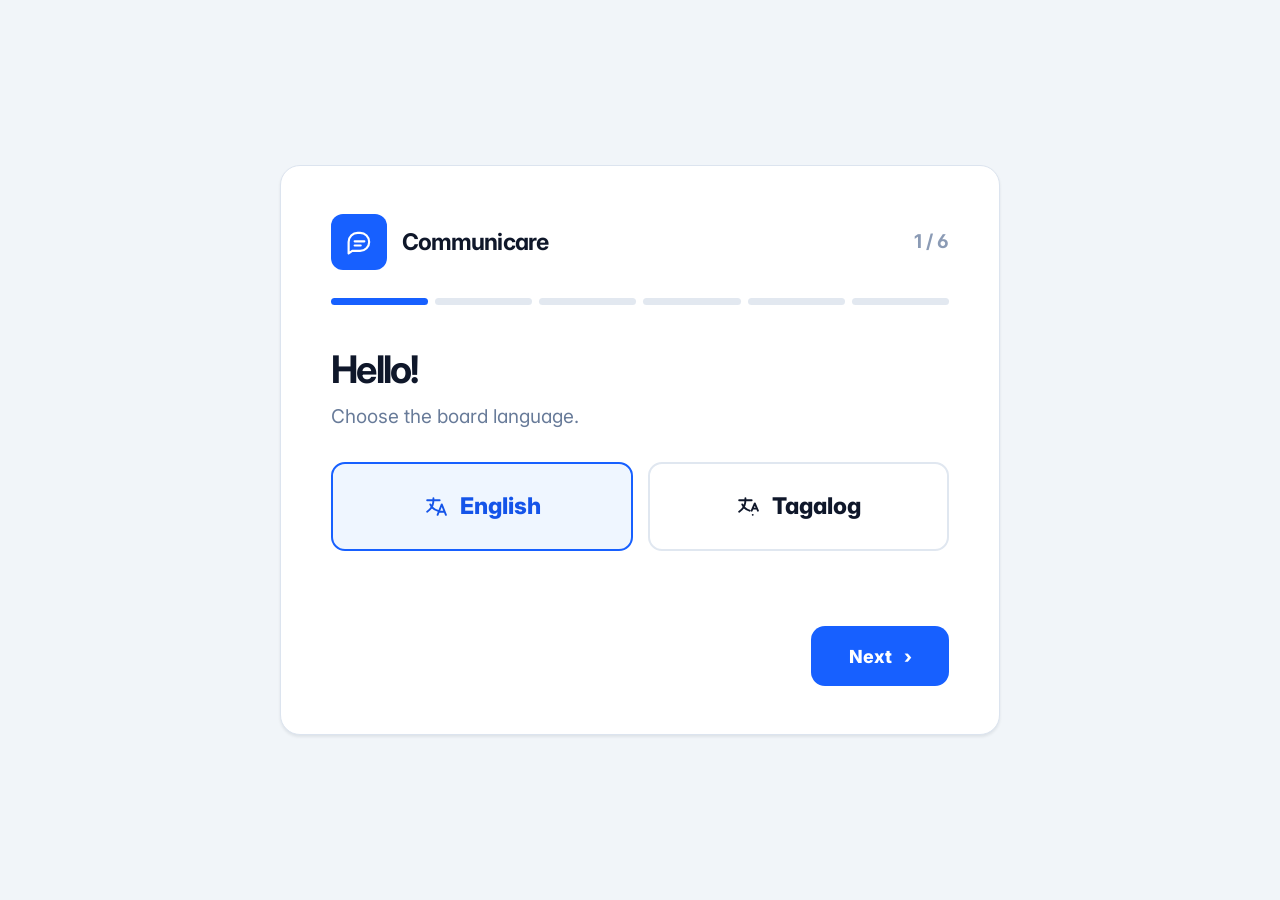
==== commit 0bc6eb30: "Add onboarding functionality and ARASAAC attribution file - Introduced a new onboarding script (onbo" ====
--- a/index.html
+++ b/index.html
@@ -17,9 +17,12 @@
 <link rel="stylesheet" href="assets/css/base.css">
 <link rel="stylesheet" href="assets/css/components.css">
 <link rel="stylesheet" href="assets/css/board.css">
+<link rel="stylesheet" href="assets/css/onboarding.css">
 </head>
 
 <body data-age="youth">
+
+<div id="onboarding-root"></div>
 
 <a href="#board-grid" class="u-sr">Skip to symbol grid</a>
 
@@ -30,10 +33,10 @@
     <a class="brand" href="index.html" aria-label="COMMUNICARE home">
       <span class="brand__mark" aria-hidden="true">
         <svg viewBox="0 0 24 24" fill="none" stroke="currentColor" stroke-width="2.4" stroke-linecap="round">
-          <path d="M7 8h10M7 12h10M7 16h6"/>
+          <path d="M5 4h14a2 2 0 0 1 2 2v10a2 2 0 0 1-2 2h-7l-5 3v-3H5a2 2 0 0 1-2-2V6a2 2 0 0 1 2-2Z"/><path d="m12 14-3.2-3A2 2 0 0 1 11.6 8l.4.5.4-.5a2 2 0 0 1 2.8 3Z"/>
         </svg>
       </span>
-      <span class="brand__name">COMMUNICARE</span>
+      <span class="brand__name">Communicare</span>
     </a>
 
     <span class="topbar__spacer"></span>
@@ -52,8 +55,8 @@
         <button class="segment__btn" id="lang-tl" aria-pressed="false" lang="fil">Tagalog</button>
       </div>
 
-      <!-- Caregiver settings entry, gated by PIN -->
-      <button class="lockbtn" id="btn-lock" title="Caregiver settings" aria-label="Caregiver settings"></button>
+      <!-- Hold for Settings entry, gated by PIN -->
+      <button class="lockbtn" id="btn-lock" title="Press and hold for Hold for Settings" aria-label="Press and hold for Hold for Settings"></button>
     </div>
 
   </div>
@@ -70,15 +73,39 @@
     <main class="main">
 
       <!-- Action toolbar -->
-      <div class="toolbar">
-        <button class="btn" id="btn-back" aria-label="Backspace — remove last symbol"></button>
-        <button class="btn" id="btn-clear" aria-label="Clear the whole phrase"></button>
-        <button class="btn btn--success" id="btn-speak" aria-label="Speak the phrase aloud"></button>
-      </div>
-
       <!-- Visual phrase strip -->
       <section class="strip" aria-label="Phrase builder">
         <div class="strip__slots" id="strip-slots" aria-live="polite"></div>
+        <div class="toolbar">
+          <select id="draw-match" class="draw-match-select" aria-label="Select the symbol that best matches your drawing" hidden></select>
+          <button class="btn" id="btn-back" aria-label="Delete — remove last symbol"></button>
+          <button class="btn" id="btn-clear" aria-label="Clear the whole phrase"></button>
+          <button class="btn btn--success" id="btn-speak" aria-label="Speak the phrase aloud"></button>
+        </div>
+      </section>
+
+      <section class="quick-tools" id="quick-tools" aria-label="Communication mode">
+        <div class="mode-switch" id="mode-switch" role="group" aria-label="Choose communication mode">
+          <button class="mode-switch__btn is-active" type="button" data-mode="board" aria-pressed="true">Board</button>
+          <button class="mode-switch__btn" type="button" data-mode="keyboard" aria-pressed="false">Type a Message</button>
+          <button class="mode-switch__btn" type="button" data-mode="drawing" aria-pressed="false">Draw a Symbol</button>
+        </div>
+        <div id="sentence-tool"><div class="quick-tools__head"><h2>Quick phrases</h2><span>Tap to speak</span></div>
+        <div id="quick-phrases" class="quick-phrases"></div></div>
+        <section class="tool-panel" id="keyboard-tool" aria-labelledby="keyboard-title" hidden>
+          <h2 class="u-sr" id="keyboard-title">Type a message</h2>
+          <div class="tool-panel__body"><label class="u-sr" for="type-message">Message to speak</label>
+            <textarea id="type-message" rows="2" inputmode="none" placeholder="Type a message"></textarea>
+            <div class="virtual-keyboard" id="virtual-keyboard" aria-label="On-screen keyboard"></div>
+          </div>
+        </section>
+        <section class="tool-panel" id="drawing-tool" hidden>
+          <h2 class="u-sr" id="drawing-title">Draw a symbol</h2>
+          <div class="tool-panel__body draw-tools"><canvas id="draw-pad" width="640" height="320" aria-label="Drawing pad"></canvas>
+            <p class="field__hint">Draw a cue, select the symbol that matches it, then review and speak the word.</p>
+            <div id="draw-preview" class="draw-preview" aria-live="polite" aria-atomic="true"></div>
+          </div>
+        </section>
       </section>
 
       <!-- Dynamic Top-5 prediction bar — deliberately tinted so it never
@@ -86,7 +113,7 @@
       <section class="predict" aria-label="Suggested next words">
         <div class="predict__head">
           <span id="predict-ico" aria-hidden="true"></span>
-          <span class="u-eyebrow">Suggestions</span>
+          <span class="u-eyebrow" id="predict-label">Suggestions</span>
         </div>
         <div class="predict__row" id="predict-row"></div>
       </section>
@@ -99,6 +126,7 @@
 
     </main>
   </div>
+  <p class="arasaac-credit">Pictograms by Sergio Palao, property of the Government of Aragón · Source: <a href="https://arasaac.org" target="_blank" rel="noopener">ARASAAC</a> · <a href="https://arasaac.org/terms-of-use" target="_blank" rel="noopener">CC BY-NC-SA</a></p>
 </div>
 
 <!-- ═══════════════════════════════════════════════════ Overlays ══ -->
@@ -111,16 +139,19 @@
 <script src="assets/js/speech.js"></script>
 <script src="assets/js/predict.js"></script>
 <script src="assets/js/pin.js"></script>
+<script src="assets/js/onboarding.js"></script>
 <script src="assets/js/board.js"></script>
 <script>
   /* Inline the icon markup that lives in JS so there is no render flash. */
   document.getElementById('ctx-ico').innerHTML  = CC.UI.pin;
   document.getElementById('predict-ico').innerHTML = CC.UI.spark;
-  document.getElementById('btn-back').innerHTML  = CC.UI.backspace + '<span>Backspace</span>';
+  document.getElementById('btn-back').innerHTML  = CC.UI.Delete + '<span>Delete</span>';
   document.getElementById('btn-clear').innerHTML = CC.UI.trash + '<span>Clear</span>';
   document.getElementById('btn-speak').innerHTML = CC.UI.speaker + '<span>Speak</span>';
-  document.getElementById('btn-lock').innerHTML = CC.UI.lock;
-  CC.Board.init();
+  document.getElementById('btn-lock').innerHTML = CC.UI.lock + '<span id="lock-label">Hold for Settings</span>';
+  /* Start the six-step entry flow on every page load, including refreshes.
+     Saved profile and board preferences are prefilled by Onboarding.init(). */
+  CC.Onboarding.init(function () { CC.Board.init(); });
 </script>
 </body>
-</html>+</html>
--- a/assets/css/tokens.css
+++ b/assets/css/tokens.css
@@ -1,5 +1,5 @@
 /* =========================================================================
-   COMMUNICARE — Design Tokens
+   COMMUNICARE â€” Design Tokens
    Single source of truth. Every value below was measured from the Figma
    reference (1.png / 2.png) so the build is pixel-faithful, not eyeballed.
    ========================================================================= */
@@ -52,7 +52,7 @@
   --font-mono: "SFMono-Regular", ui-monospace, "JetBrains Mono",
                Menlo, Consolas, monospace;
 
-  /* Type scale — sizes in px, weights 400/500/600/700 */
+  /* Type scale â€” sizes in px, weights 400/500/600/700 */
   --t-eyebrow:  13px;  /* uppercase section labels  */
   --t-xs:       12px;  /* table headers, meta       */
   --t-sm:       13px;
@@ -71,20 +71,20 @@
   --ls-eyebrow:  0.08em;
   --ls-tight:    -0.015em;
 
-  /* ---------- Spacing — 4px base grid ---------- */
+  /* ---------- Spacing â€” 4px base grid ---------- */
   --s-1:  4px;   --s-2:  8px;   --s-3:  12px;  --s-4:  16px;
   --s-5:  20px;  --s-6:  24px;  --s-7:  32px;  --s-8:  40px;
   --s-9:  48px;  --s-10: 64px;
 
   /* ---------- Radii ---------- */
-  --r-xs:   6px;
-  --r-sm:   8px;
-  --r-md:   12px;
-  --r-lg:   16px;
-  --r-xl:   20px;
-  --r-pill: 999px;
+  --r-xs:   4px;
+  --r-sm:   5px;
+  --r-md:   8px;
+  --r-lg:   11px;
+  --r-xl:   14px;
+  --r-pill: 12px;
 
-  /* ---------- Elevation — deliberately subtle; the design leans on
+  /* ---------- Elevation â€” deliberately subtle; the design leans on
                  hairlines rather than shadows ---------- */
   --e-1: 0 1px 2px rgba(15, 23, 42, 0.05);
   --e-2: 0 1px 3px rgba(15, 23, 42, 0.07), 0 1px 2px rgba(15, 23, 42, 0.04);
@@ -101,7 +101,7 @@
   --t-slow: 280ms;
 
   /* ---------- Layout skeleton (measured) ---------- */
-  --shell-max:  1554px;   /* board content  135 → 1689 */
+  --shell-max:  1554px;   /* board content  135 â†’ 1689 */
   --gutter:     24px;
   --topbar-h:   81px;     /* header height incl. border */
 
@@ -111,7 +111,7 @@
   --portal-rail-w: 261px;
   --portal-pad:    37px;
 
-  /* Grid density presets — Task 2 */
+  /* Grid density presets â€” Task 2 */
   --cols:  4;            /* Youth default, matches 2.png */
   --gap:   20px;
   --card-h: 174px;
--- a/assets/css/base.css
+++ b/assets/css/base.css
@@ -1,5 +1,5 @@
 /* =========================================================================
-   COMMUNICARE — Reset & base typography
+   COMMUNICARE â€” Reset & base typography
    ========================================================================= */
 
 *, *::before, *::after { box-sizing: border-box; }
--- a/assets/css/components.css
+++ b/assets/css/components.css
@@ -1,6 +1,6 @@
 /* =========================================================================
-   COMMUNICARE — Component library
-   Buttons · Pills · Cards · Segmented control · Table · Modal · Keypad
+   COMMUNICARE â€” Component library
+   Buttons Â· Pills Â· Cards Â· Segmented control Â· Table Â· Modal Â· Keypad
    ========================================================================= */
 
 /* ---------------------------------------------------------------- Card -- */
@@ -137,7 +137,7 @@
   justify-content: center;
   min-width: 112px;
   padding: 0 var(--s-4);
-  border-radius: 9px;
+  border-radius: 6px;
   font-size: var(--t-md);
   font-weight: 600;
   letter-spacing: var(--ls-tight);
@@ -307,7 +307,7 @@
   cursor: pointer;
 }
 
-/* Choice cards — used for age group / density pickers */
+/* Choice cards â€” used for age group / density pickers */
 .choices { display: grid; gap: var(--s-3); }
 .choice {
   display: flex;
@@ -353,8 +353,9 @@
 .choice__d { font-size: var(--t-sm); color: var(--c-ink-3); margin-top: 2px; }
 
 /* Switch */
-.switch { display: inline-flex; align-items: center; gap: var(--s-3); cursor: pointer; }
+.switch { position: relative; display: inline-flex; align-items: center; gap: var(--s-3); cursor: pointer; }
 .switch__track {
+  display: flex; align-items: center; box-sizing: border-box;
   width: 48px; height: 28px;
   border-radius: var(--r-pill);
   background: var(--c-line-strong);
@@ -363,13 +364,14 @@
   flex: none;
 }
 .switch__knob {
+  display: block;
   width: 22px; height: 22px;
   border-radius: 50%;
   background: #fff;
   box-shadow: var(--e-1);
   transition: transform var(--t-base) var(--ease-out);
 }
-.switch input { position: absolute; opacity: 0; pointer-events: none; }
+.switch input { position: absolute; inset: 0; width: 100%; height: 100%; margin: 0; opacity: 0; pointer-events: none; }
 .switch input:checked + .switch__track { background: var(--c-primary); }
 .switch input:checked + .switch__track .switch__knob { transform: translateX(20px); }
 .switch input:focus-visible + .switch__track { box-shadow: var(--ring); }
@@ -432,4 +434,4 @@
 .toast svg { width: 18px; height: 18px; }
 .toast.is-out { animation: toastOut var(--t-base) var(--ease) both; }
 @keyframes toastIn  { from { opacity:0; transform: translateY(14px) } to { opacity:1; transform:none } }
-@keyframes toastOut { to   { opacity:0; transform: translateY(8px) } }+@keyframes toastOut { to   { opacity:0; transform: translateY(8px) } }
--- a/assets/css/board.css
+++ b/assets/css/board.css
@@ -1,8 +1,9 @@
 /* =========================================================================
-   COMMUNICARE — AAC Board (2.png)
+   COMMUNICARE â€” AAC Board (2.png)
    ========================================================================= */
 
 /* --------------------------------------------------------------- Topbar -- */
+body { --t-base: 16px; --t-md: 17px; --t-lg: 18px; --t-xl: 20px; }
 .topbar {
   position: sticky;
   top: 0;
@@ -14,10 +15,10 @@
 .topbar__in {
   height: 100%;
   /* max-width includes the gutters so that, on wide viewports, the
-     container's centring *is* the gutter — reproducing the mockup's
+     container's centring *is* the gutter â€” reproducing the mockup's
      exact 1554px content column. Narrow viewports fall back to 24px. */
   width: 100%;
-  max-width: calc(var(--shell-max) + var(--gutter) * 2);
+  max-width: none;
   margin-inline: auto;
   padding-inline: var(--gutter);
   display: flex;
@@ -27,7 +28,7 @@
 .brand { display: flex; align-items: center; gap: var(--s-3); }
 .brand__mark {
   width: 34px; height: 34px;
-  border-radius: 10px;
+  border-radius: 7px;
   background: var(--c-primary);
   color: #fff;
   display: grid;
@@ -46,7 +47,7 @@
 
 .topbar__tools { display: flex; align-items: center; gap: var(--s-3); }
 
-/* Active context chip — e.g. "📍 School" */
+/* Active context chip â€” e.g. "ðŸ“ School" */
 .ctx {
   display: inline-flex;
   align-items: center;
@@ -71,11 +72,12 @@
   padding-left: var(--s-2);
   border-left: 1px solid var(--c-primary-line);
 }
-
-/* Lock button (caregiver settings) */
+.ctx__meta { font-size: var(--t-md); padding-left: var(--s-2); }
+
+/* Lock button (Hold for Settings) */
 .lockbtn {
-  width: 48px; height: 48px;
-  display: grid; place-items: center;
+  min-height: 48px; padding: 0 18px;
+  display: inline-flex; align-items: center; justify-content: center; gap: 10px;
   border-radius: var(--r-md);
   border: 1px solid var(--c-line);
   background: var(--c-surface);
@@ -84,50 +86,94 @@
 }
 .lockbtn:hover { background: var(--c-surface-sunk); color: var(--c-ink); }
 .lockbtn svg { width: 22px; height: 22px; }
+.lockbtn span { font-size: var(--t-md); font-weight: 700; white-space: nowrap; }
 
 /* ---------------------------------------------------------------- Shell -- */
 .shell {
   width: 100%;
-  max-width: calc(var(--shell-max) + var(--gutter) * 2);
+  max-width: none;
   margin-inline: auto;
-  padding-inline: var(--gutter);
+  padding-inline: 10px;
 }
 .board {
   display: grid;
-  grid-template-columns: var(--rail-w) minmax(0, 1fr);
-  gap: var(--rail-gap);
-  padding-top: var(--s-6);
+  grid-template-columns: 280px minmax(0, 1fr);
+  gap: 10px;
+  padding-top: 8px;
   padding-bottom: var(--s-7);
   align-items: start;
 }
+.board.board--single { grid-template-columns: minmax(0, 1fr); }
+.board.board--single { min-height: calc(100dvh - var(--topbar-h) - 8px); align-items: stretch; }
+.board.board--single .main { min-height: 0; }
+.board.board--single .quick-tools { flex: 1; min-height: 0; display: flex; flex-direction: column; }
+.board.board--single .tool-panel:not([hidden]) { flex: 1; min-height: 0; display: flex; flex-direction: column; }
+.board.board--single .tool-panel__body { flex: 1; min-height: 0; display: flex; flex-direction: column; }
+.board.board--keyboard .tool-panel__body textarea { flex: 0 1 150px; min-height: 88px; max-height: 180px; resize: none; max-width: none; }
+.board.board--keyboard .virtual-keyboard { flex: 1; min-height: 0; max-width: none; grid-template-rows: repeat(4, minmax(44px, 1fr)); }
+.board.board--keyboard .virtual-keyboard__row { min-height: 0; }
+.board.board--keyboard .virtual-key { height: auto; font-size: clamp(18px, 2.2vh, 28px); }
+.board.board--keyboard .virtual-key--space { font-size: clamp(15px, 1.8vh, 22px); }
+.board.board--drawing .draw-tools { flex: 1; min-height: 0; display: flex; flex-direction: column; }
+.board.board--drawing .draw-tools canvas { flex: none; min-height: 0; width: min(100%, 100vh, 1100px); height: auto; max-height: 50vh; aspect-ratio: 2 / 1; }
+.board.board--drawing .draw-tools .field__hint { flex: none; width: min(100%, 100vh, 1100px); margin: 8px auto; }
+.draw-match-select { height: 48px; min-width: 220px; max-width: 420px; flex: 1; padding-inline: 12px; border: 1px solid var(--c-line-strong); border-radius: var(--r-sm); background: #fff; color: var(--c-ink); font: inherit; }
+.board.board--drawing .toolbar { display: grid; grid-template-columns: minmax(220px, 1fr) auto auto; align-items: center; width: min(100%, 900px); margin-left: auto; }
+.board.board--drawing .draw-match-select { width: 100%; max-width: none; }
+.board.board--drawing .toolbar .btn { min-width: 120px; }
 
 /* ------------------------------------------------------ Category rail -- */
 .rail {
-  background: var(--c-surface);
-  border: 1px solid var(--c-line);
-  border-radius: var(--r-lg);
-  box-shadow: var(--e-1);
-  padding: var(--s-3) 0 var(--s-4);
+  background: transparent;
+  border: 0;
+  border-radius: 0;
+  box-shadow: none;
+  padding: 0;
   position: sticky;
   top: calc(var(--topbar-h) + var(--s-6));
+  max-height: calc(100vh - var(--topbar-h) - 32px);
+  overflow-y: auto;
 }
 .rail__head { padding: var(--s-2) var(--s-6) var(--s-3); }
-.rail__list { display: grid; gap: var(--s-2); }
+.rail__list { display: grid; gap: 10px; }
 
 .cat {
   display: flex;
   align-items: center;
-  gap: var(--s-3);
-  height: 60px;
-  padding: 0 var(--s-6);
-  font-size: var(--t-md);
-  font-weight: 600;
+  gap: 12px;
+  min-height: 72px;
+  padding: 9px 12px;
+  border: 1.5px solid var(--c-line);
+  border-radius: 12px;
+  background: #fff;
+  box-shadow: 0 1px 2px rgba(15, 23, 42, 0.04);
+  font-size: 18px;
+  font-weight: 800;
   letter-spacing: var(--ls-tight);
   color: var(--c-ink-2);
   text-align: left;
-  transition: background var(--t-fast) var(--ease), color var(--t-fast) var(--ease);
-}
-.cat svg { width: 26px; height: 26px; flex: none; }
+  transition: background var(--t-fast) var(--ease), color var(--t-fast) var(--ease), border-color var(--t-fast) var(--ease), transform var(--t-fast) var(--ease), box-shadow var(--t-fast) var(--ease);
+}
+.rail__head { display: none; }
+.cat svg {
+  width: 44px;
+  height: 44px;
+  flex: none;
+  padding: 8px;
+  border: 1px solid var(--cat-icon-line, var(--c-line));
+  border-radius: 10px;
+  background: var(--cat-icon-bg, #fff);
+  color: var(--cat-icon-color, #64748b);
+  transition: border-color var(--t-fast) var(--ease), stroke var(--t-fast) var(--ease), transform var(--t-fast) var(--ease);
+}
+.cat[data-cat="basic"] { --cat-icon-color: #e6007e; --cat-icon-bg: #fff1f7; --cat-icon-line: #fbcfe8; }
+.cat[data-cat="others"] { --cat-icon-color: #059669; --cat-icon-bg: #ecfdf5; --cat-icon-line: #6ee7b7; }
+.cat[data-cat="places"] { --cat-icon-color: #ea580c; --cat-icon-bg: #fff7ed; --cat-icon-line: #fdba74; }
+.cat[data-cat="feelings"] { --cat-icon-color: #2563eb; --cat-icon-bg: #eff6ff; --cat-icon-line: #93c5fd; }
+.cat[data-cat="people"] { --cat-icon-color: #a16207; --cat-icon-bg: #fffbeb; --cat-icon-line: #fbbf24; }
+.cat[data-cat="food"] { --cat-icon-color: #ea580c; --cat-icon-bg: #fff7ed; --cat-icon-line: #fdba74; }
+.cat[data-cat="needs"] { --cat-icon-color: #7c3aed; --cat-icon-bg: #f5f3ff; --cat-icon-line: #c4b5fd; }
+.cat[data-cat="actions"] { --cat-icon-color: #059669; --cat-icon-bg: #ecfdf5; --cat-icon-line: #6ee7b7; }
 .cat__n {
   margin-left: auto;
   font-size: var(--t-xs);
@@ -135,20 +181,27 @@
   color: var(--c-ink-4);
   font-variant-numeric: tabular-nums;
 }
-.cat:hover { background: var(--c-canvas); }
+.cat__n { display: none; }
+.cat:hover { background: #fff; border-color: var(--c-primary-line); transform: translateY(-1px); box-shadow: var(--e-2); }
 .cat[aria-current="true"] {
   background: var(--c-primary);
+  border-color: var(--c-primary);
   color: #fff;
+  box-shadow: 0 4px 10px rgba(37, 99, 235, 0.2);
+}
+.cat[aria-current="true"] svg {
+  border-color: #fbcfe8;
+  background: #fff1f7;
+  color: #e6007e;
 }
 .cat[aria-current="true"] .cat__n { color: rgba(255, 255, 255, 0.72); }
-.cat[aria-current="true"] svg { color: #fff; }
 
 /* --------------------------------------------------------- Main column -- */
 .main { display: flex; flex-direction: column; min-width: 0; }
 
-/* Toolbar: Backspace / Clear / Speak */
+/* Toolbar: Delete / Clear / Speak */
 .toolbar {
-  margin-top: var(--s-7);
+  margin-top: 0;
   display: flex;
   justify-content: flex-end;
   gap: var(--s-5);
@@ -156,14 +209,15 @@
 .toolbar .btn { min-width: 118px; }
 .toolbar .btn--icon { min-width: 0; }
 .toolbar .btn--success { min-width: 181px; }
+.toolbar .btn[hidden], .draw-match-select[hidden] { display: none !important; }
 
 /* Phrase strip */
 .strip {
-  margin-top: var(--s-6);
+  margin-top: 0;
   display: flex;
   align-items: center;
   gap: var(--s-4);
-  min-height: 78px;
+  min-height: 88px;
   padding: var(--s-3) var(--s-4);
   background: var(--c-surface);
   border: 1px solid var(--c-line);
@@ -209,6 +263,12 @@
   cursor: default;
 }
 .slot svg { width: 32px; height: 32px; flex: none; }
+.slot img { width: 32px; height: 32px; object-fit: contain; flex: none; }
+.slot--people { color: #a16207; background: #fffbeb; border-color: #f4c14e; }
+.slot--food, .slot--needs { color: #15803d; background: #f0fdf4; border-color: #86efac; }
+.slot--feelings { color: #be185d; background: #fdf2f8; border-color: #f9a8d4; }
+.slot--actions { color: #15803d; background: #f0fdf4; border-color: #86efac; }
+.slot--places { color: #1d4ed8; background: #eff6ff; border-color: #bfdbfe; }
 .slot__i {
   width: 20px; height: 20px;
   border-radius: 50%;
@@ -223,11 +283,11 @@
 @keyframes slotIn  { from { opacity:0; transform: translateY(6px) scale(.96) } to { opacity:1; transform:none } }
 @keyframes slotOut { to   { opacity:0; transform: translateY(-6px) scale(.96) } }
 
-/* Prediction bar — visually distinct from the grid (blue tint) and
+/* Prediction bar â€” visually distinct from the grid (blue tint) and
    edge-flush so its five chips span the full column, matching the mockup. */
 .predict {
-  margin-top: var(--s-9);
-  padding: var(--s-6) 0 var(--s-5);
+  margin-top: 10px;
+  padding: 8px 10px;
   background: var(--c-primary-soft);
   border: 1px solid var(--c-primary-line);
   border-radius: var(--r-lg);
@@ -237,7 +297,7 @@
   align-items: center;
   gap: var(--s-2);
   padding: 0 var(--s-4) 0 2px;
-  margin-bottom: var(--s-4);
+  margin-bottom: 0;
   color: var(--c-primary);
 }
 .predict__head svg { width: 16px; height: 16px; }
@@ -267,6 +327,7 @@
               border-color var(--t-fast) var(--ease);
 }
 .chip svg { width: 30px; height: 30px; flex: none; }
+.chip img { width: 30px; height: 30px; object-fit: contain; flex: none; }
 .chip:hover {
   transform: translateY(-2px);
   border-color: var(--c-primary);
@@ -282,24 +343,25 @@
   gap: var(--gap);
 }
 .sym {
-  display: flex;
-  flex-direction: column;
-  align-items: center;
-  justify-content: flex-end;
-  gap: var(--s-2);
+  display: grid;
+  grid-template-rows: minmax(0, 1fr) auto auto;
+  justify-items: center;
+  align-items: stretch;
+  gap: 0;
   /* 294x174 is the card proportion measured off 2.png. Deriving the height
      from the column width keeps the silhouette identical when --cols changes
      (a 3-col Early card would otherwise stretch to a flat 2:1). --card-h then
      acts as the floor for narrow screens, where a squarer, bigger target is
      the better trade. */
-  aspect-ratio: 294 / 174;
-  min-height: var(--card-h);
+  aspect-ratio: auto;
+  height: clamp(138px, var(--card-h), 160px);
+  min-height: 0;
   /* aspect-ratio + an auto block size suppresses stretch in the inline axis,
      which would otherwise drop the card back to min-height x ratio (294px)
      and blow out the track. An explicit percentage width makes the inline
      size definite, so the ratio reads from the track instead. */
   width: 100%;
-  padding: var(--s-4) var(--s-2) var(--s-4);
+  padding: 6px;
   background: var(--c-surface);
   border: 1px solid var(--c-line);
   border-radius: var(--r-lg);
@@ -316,21 +378,41 @@
 }
 .sym:active { transform: translateY(-1px); border-color: var(--c-primary); }
 .sym.is-picked { border-color: var(--c-primary); background: var(--c-primary-soft); }
+.sym { border-width: 1px 1px 5px; }
+.sym--basic { background: #eff6ff; border-color: #2563eb; }
+.sym--people { background: #fffbeb; border-color: #f4a900; }
+.sym--food, .sym--needs { background: #f0fdf4; border-color: #16a34a; }
+.sym--feelings { background: #fdf2f8; border-color: #ec4899; }
+.sym--actions { background: #f0fdf4; border-color: #16a34a; }
+.sym--places { background: #eff6ff; border-color: #2563eb; }
+.sym--others { background: #f8fafc; border-color: #94a3b8; }
 
 .sym__art {
-  flex: 1;
-  display: grid;
-  place-items: center;
+  position: relative;
+  grid-row: 1;
+  display: block;
   width: 100%;
+  height: 100%;
   min-height: 0;
-}
-.sym__art svg {
-  width: var(--sym);
-  height: var(--sym);
-  transition: transform var(--t-base) var(--ease-out);
+  overflow: hidden;
+}
+.sym__art svg { transition: transform var(--t-base) var(--ease-out); }
+.sym__art img, .sym__art svg {
+  position: absolute;
+  inset: 0;
+  display: block;
+  width: 100%;
+  height: 100%;
+  max-width: 100%;
+  max-height: 100%;
+  margin: auto;
+  object-fit: contain;
 }
 .sym:hover .sym__art svg { transform: scale(1.05); }
 .sym__l1 {
+  grid-row: 2;
+  align-self: end;
+  margin-top: 4px;
   font-size: var(--t-xl);
   font-weight: 600;
   letter-spacing: var(--ls-tight);
@@ -338,15 +420,22 @@
   line-height: var(--lh-tight);
   text-align: center;
   max-width: 100%;
+  max-height: 2.4em;
+  overflow: hidden;
 }
 .sym__l2 {
+  grid-row: 3;
+  align-self: end;
   font-size: var(--t-base);
   font-weight: 500;
   color: var(--c-ink-3);
   line-height: var(--lh-tight);
   text-align: center;
   max-width: 100%;
-}
+  max-height: 1.4em;
+  overflow: hidden;
+}
+body[data-lang="tl"] .sym__l2 { display: none; }
 
 .grid__empty {
   padding: var(--s-9);
@@ -354,8 +443,82 @@
   color: var(--c-ink-3);
 }
 
+/* Quick communication tools */
+.quick-tools { margin-top: var(--s-5); display: grid; gap: var(--s-3); }
+.mode-switch {
+  display: grid;
+  grid-template-columns: repeat(3, minmax(0, 1fr));
+  gap: 8px;
+  padding: 6px;
+  border: 1px solid var(--c-line);
+  border-radius: var(--r-lg);
+  background: var(--c-surface);
+  box-shadow: var(--e-1);
+}
+.mode-switch__btn {
+  min-width: 0;
+  min-height: 48px;
+  padding: 8px 12px;
+  border: 1px solid transparent;
+  border-radius: var(--r-md);
+  color: var(--c-ink-2);
+  background: transparent;
+  font: inherit;
+  font-weight: 700;
+  line-height: 1.2;
+  text-align: center;
+  cursor: pointer;
+}
+.mode-switch__btn:hover { background: var(--c-primary-soft); }
+.mode-switch__btn.is-active { color: var(--c-primary); border-color: var(--c-primary-line); background: var(--c-primary-soft); }
+.mode-switch__btn:focus-visible { outline: 3px solid var(--c-primary-line); outline-offset: 2px; }
+.tool-panel__title { padding: 14px 16px 0; font-size: var(--t-lg); }
+.quick-tools__head { display: flex; align-items: baseline; gap: var(--s-3); }
+.quick-tools__head h2 { font-size: var(--t-lg); }
+.quick-tools__head span { color: var(--c-ink-3); font-size: var(--t-sm); }
+.quick-phrases { display: grid; grid-template-columns: repeat(4,minmax(0,1fr)); gap: var(--s-3); }
+.quick-phrase { min-height: 54px; padding: var(--s-3); border: 1px solid var(--c-primary-line); border-radius: var(--r-md); background: var(--c-surface); color: var(--c-ink); font-weight: 700; }
+.quick-phrase:hover, .quick-phrase:active { background: var(--c-primary-soft-2); box-shadow: var(--ring); }
+.tool-panel { border: 1px solid var(--c-line); background: var(--c-surface); border-radius: var(--r-md); }
+.tool-panel summary { cursor: pointer; padding: var(--s-3) var(--s-4); font-weight: 600; }
+.tool-panel__body { padding: 0 var(--s-4) var(--s-4); }
+.tool-panel__body textarea { display: block; width: 100%; max-width: 900px; min-height: 72px; resize: vertical; padding: var(--s-3); border: 1px solid var(--c-line-strong); border-radius: var(--r-sm); margin-inline: auto; }
+.tool-panel__body .btn { margin: var(--s-2) var(--s-2) 0 0; }
+.tool-panel__body textarea { min-height: 76px; font: inherit; font-size: 20px; }
+.virtual-keyboard { display: grid; width: 100%; gap: 7px; max-width: 900px; margin: 12px auto 0; touch-action: manipulation; }
+.virtual-keyboard__row { display: flex; justify-content: center; gap: 6px; }
+.virtual-key { min-width: 0; flex: 1; height: 48px; border: 1px solid var(--c-line-strong); border-bottom-width: 3px; border-radius: 6px; background: #fff; color: var(--c-ink); font-size: 18px; font-weight: 700; box-shadow: 0 1px 2px rgba(15,23,42,.05); touch-action: manipulation; }
+.virtual-key:hover { background: var(--c-primary-soft); border-color: var(--c-primary-line); }
+.virtual-key:active { transform: translateY(2px); border-bottom-width: 1px; background: var(--c-primary-soft-2); box-shadow: inset 0 0 0 2px var(--c-primary); }
+.virtual-key--wide { flex: 1.5; }
+.virtual-key--space { flex: 5; font-size: 15px; }
+.virtual-keyboard__row--bottom { margin-top: 2px; }
+.draw-tools canvas { display: block; width: min(100%, 64vh, 900px); height: auto; aspect-ratio: 2 / 1; margin-inline: auto; touch-action: none; border: 2px dashed var(--c-line-strong); border-radius: var(--r-md); background: #fff; }
+.matched-symbol { display: inline-flex; align-items: center; gap: var(--s-2); margin-top: var(--s-3); padding: var(--s-2) var(--s-3); background: var(--c-primary-soft); border-radius: var(--r-md); }
+.matched-symbol svg, .matched-symbol img { width: 42px; height: 42px; object-fit: contain; }
+.draw-match-result { display: flex; align-items: center; justify-content: space-between; gap: 16px; margin-top: 14px; padding: 14px 16px; border: 1px solid var(--c-primary-line); border-radius: var(--r-md); background: #f8fbff; }
+.draw-match-result > div { display: grid; gap: 4px; }
+.draw-match-result__eyebrow { color: var(--c-ink-3); font-size: 12px; font-weight: 800; letter-spacing: .06em; text-transform: uppercase; }
+.draw-match-result .matched-symbol { margin-top: 0; }
+@media (max-width: 600px) { .draw-match-result { align-items: stretch; flex-direction: column; } }
+.quick-tools[hidden], .mode-switch[hidden], .tool-panel[hidden], .rail[hidden], .toolbar[hidden], .strip[hidden], .predict[hidden], .gridwrap[hidden] { display: none !important; }
+.arasaac-credit { margin: 12px 0 18px 290px; color: var(--c-ink-3); font-size: 12px; }
+.toolbar .btn { min-width: 100px; height: 64px; }
+.toolbar .btn--success { min-width: 220px; }
+.main > .gridwrap { margin-top: 10px; }
+.predict { display: flex; align-items: center; gap: 12px; }
+.predict__row { flex: 1; }
+.chip { height: 62px; }
+.arasaac-credit a { text-decoration: underline; }
+body[data-text-only="true"] .sym__l1 { font-size: calc(var(--t-xl) * 1.2); }
+body[data-text-only="true"] .chip svg, body[data-text-only="true"] .chip img,
+body[data-text-only="true"] .slot > svg, body[data-text-only="true"] .slot > img { display: none; }
+body[data-font-scale="large"] { --t-base: 17px; --t-md: 18px; --t-lg: 20px; --t-xl: 22px; }
+body[data-font-scale="xlarge"] { --t-base: 19px; --t-md: 20px; --t-lg: 22px; --t-xl: 24px; }
+.quick-phrase:active, .sym:active, .chip:active, .cat:active { filter: brightness(.92); box-shadow: inset 0 0 0 2px var(--c-primary); }
+
 /* --------------------------------------------------------- Age presets -- */
-/* Task 2 — density presets driven by --cols / --sym from tokens.
+/* Task 2 â€” density presets driven by --cols / --sym from tokens.
    Only override --gap where it actually differs; never alias it to itself
    (a self-referential custom property is an invalid cycle and would reset
    the grid gap to 0).                                              */
@@ -364,23 +527,28 @@
 body[data-age="adult"] { --cols: 5; --sym: 60px;  --card-h: 148px; --gap: var(--s-3); }
 
 /* ---------------------------------------------------------- Responsive -- */
+body[data-symbol-size="large"] { --cols: 3; --sym: 96px; --card-h: 184px; }
+body[data-symbol-size="medium"] { --cols: 4; --sym: 76px; --card-h: 174px; }
+body[data-symbol-size="compact"] { --cols: 5; --sym: 60px; --card-h: 148px; --gap: var(--s-3); }
+
 @media (max-width: 1280px) {
   :root { --rail-w: 250px; }
   body[data-age="adult"] { --cols: 4; }
 }
 @media (max-width: 1040px) {
-  /* minmax(0, …) not a bare 1fr: `1fr` floors at the rail's min-content
+  /* minmax(0, â€¦) not a bare 1fr: `1fr` floors at the rail's min-content
      width, and the rail's min-content is the sum of eight max-content
-     category buttons — which pushed the whole page into horizontal scroll. */
+     category buttons â€” which pushed the whole page into horizontal scroll. */
   .board { grid-template-columns: minmax(0, 1fr); }
-  .rail { position: static; min-width: 0; }
+  .rail { position: static; min-width: 0; max-height: none; overflow: visible; }
   .rail__list {
     grid-auto-flow: column;
     grid-auto-columns: max-content;
     overflow-x: auto;
     padding: 0 var(--s-4) var(--s-2);
   }
-  .cat { height: 52px; }
+  .cat { height: 48px; min-height: 48px; padding: 5px 10px; gap: 7px; border-radius: 10px; font-size: 15px; }
+  .cat svg { width: 34px; height: 34px; padding: 6px; border-radius: 7px; }
   body[data-age="early"] { --cols: 3; }
   body[data-age="youth"] { --cols: 3; }
   body[data-age="adult"] { --cols: 3; }
@@ -400,12 +568,88 @@
      controls have to share a phone-width row with the brand and lock */
   .ctx__meta { display: none; }
   .lockbtn { width: 42px; height: 42px; flex: none; }
+  .lockbtn span { display: none; }
   .toolbar { flex-wrap: wrap; gap: var(--s-3); }
+  .virtual-keyboard { gap: 5px; }
+  .virtual-keyboard__row { gap: 4px; }
+  .virtual-key { height: 44px; font-size: 16px; }
   .toolbar .btn { flex: 1; min-width: 0; }
   .predict__row { grid-template-columns: repeat(2, minmax(0, 1fr)); }
+  .quick-phrases { grid-template-columns: repeat(2,minmax(0,1fr)); }
   body[data-age="early"] { --cols: 2; --sym: 84px; }
   body[data-age="youth"] { --cols: 2; --sym: 72px; }
   body[data-age="adult"] { --cols: 2; --sym: 64px; }
+}
+
+/* Small-screen layout: keep every control inside the viewport and preserve
+   touch-sized targets without squeezing labels over AAC artwork. */
+@media (max-width: 600px) {
+  .shell { padding-inline: 6px; }
+  .board { gap: 8px; padding-top: 6px; }
+  .topbar__in { display: grid; grid-template-columns: minmax(0, 1fr); gap: 8px; padding: 8px 10px; }
+  .topbar__spacer { display: none; }
+  .topbar__tools { display: grid; grid-template-columns: minmax(0, 1fr) minmax(132px, auto) 42px; width: 100%; }
+  .ctx { justify-content: flex-start; overflow: hidden; }
+  .segment { min-width: 0; }
+  .segment__btn { min-width: 0; padding-inline: 10px; }
+  .lockbtn { justify-self: end; }
+  .strip { align-items: stretch; flex-direction: column; gap: 8px; min-height: 0; padding: 10px; }
+  .strip__slots { width: 100%; min-height: 40px; }
+  .strip__empty { padding-left: 2px; font-size: 14px; }
+  .quick-tools { margin-top: 8px; gap: 8px; }
+  .mode-switch { gap: 4px; padding: 4px; border-radius: 10px; }
+  .mode-switch__btn { min-height: 46px; padding: 6px 4px; font-size: 14px; }
+  .toolbar { display: grid; grid-template-columns: repeat(2, minmax(0, 1fr)); width: 100%; gap: 8px; }
+  .toolbar .btn, .toolbar .btn--success { width: 100%; min-width: 0; min-height: 48px; height: auto; padding-inline: 8px; }
+  .toolbar .btn--success { grid-column: 1 / -1; }
+  .draw-tools canvas { width: min(100%, 64vh); }
+  .draw-tools .field__hint { margin-block: 8px; }
+  .virtual-keyboard { margin-top: 8px; }
+  .board.board--single { min-height: calc(100dvh - 150px); padding-bottom: 8px; }
+  .board.board--keyboard .virtual-keyboard { gap: 4px; }
+  .board.board--keyboard .virtual-keyboard__row { gap: 3px; }
+  .board.board--keyboard .virtual-key { font-size: 16px; }
+  .board.board--drawing .draw-tools canvas { width: min(100%, 100vh); max-height: 38vh; }
+  .board.board--drawing .draw-tools .field__hint { width: 100%; }
+  .board.board--drawing .toolbar { width: 100%; grid-template-columns: repeat(2, minmax(0, 1fr)); }
+  .board.board--drawing .draw-match-select { grid-column: 1 / -1; max-width: none; }
+  .board.board--drawing .toolbar #btn-clear { grid-column: 1; }
+  .board.board--drawing .toolbar #btn-speak { grid-column: 2; }
+  .predict__row { grid-template-columns: repeat(2, minmax(0, 1fr)); }
+  .chip { min-width: 0; height: 62px; padding-inline: 6px; font-size: 16px; }
+  .quick-phrases { grid-template-columns: repeat(2, minmax(0, 1fr)); }
+  .quick-phrase { min-width: 0; overflow-wrap: anywhere; }
+  .board__grid { grid-template-columns: repeat(2, minmax(0, 1fr)); gap: 8px; }
+  .sym { min-width: 0; }
+  .sym__art img, .sym__art svg { max-width: 100%; max-height: 100%; object-fit: contain; }
+}
+@media (max-width: 380px) {
+  .topbar__tools { grid-template-columns: minmax(0, 1fr) minmax(112px, auto) 38px; gap: 5px; }
+  .lockbtn { width: 38px; height: 40px; }
+  .brand__name { font-size: 16px; }
+  .board__grid { gap: 6px; }
+  .sym__l1 { font-size: 15px; }
+  .sym__l2 { font-size: 12px; }
+  .quick-phrases { grid-template-columns: 1fr; }
+}
+
+@media (min-width: 1500px) {
+  body[data-symbol-size="large"] { --cols: 4; --sym: 110px; --card-h: 160px; }
+  body[data-symbol-size="medium"] { --cols: 6; --sym: 114px; --card-h: 158px; }
+  body[data-symbol-size="compact"] { --cols: 7; --sym: 118px; --card-h: 158px; }
+  .sym__l1 { font-size: 21px; }
+}
+
+@media (max-width: 1040px) { .arasaac-credit { margin-left: 0; } }
+
+@media (min-width: 1041px) and (max-height: 800px) {
+  .cat { min-height: 64px; }
+  .strip { min-height: 72px; padding: 8px 10px; }
+  .toolbar .btn { height: 52px; }
+  .predict { margin-top: 8px; padding: 4px 8px; }
+  .chip { height: 52px; }
+  .main > .gridwrap { margin-top: 8px; }
+  .sym { height: clamp(130px, calc(var(--card-h) - 14px), 146px); }
 }
 
 /* Screen-reader-only live region for spoken feedback */
@@ -425,4 +669,4 @@
 }
 .btn.is-busy svg { animation: pulse 900ms var(--ease) infinite alternate; }
 @keyframes sheen { from { transform: translateX(-100%) } to { transform: translateX(100%) } }
-@keyframes pulse { from { opacity: 1 } to { opacity: 0.55 } }+@keyframes pulse { from { opacity: 1 } to { opacity: 0.55 } }
--- a/assets/css/onboarding.css
+++ b/assets/css/onboarding.css
@@ -0,0 +1,100 @@
+body.is-onboarding { overflow: hidden; }
+body.is-onboarding > .topbar, body.is-onboarding > .shell { display: none; }
+.onboarding { position: fixed; inset: 0; z-index: 100; display: grid; place-items: center; padding: 24px; background: #f1f5f9; overflow-y: auto; }
+.ob-card { width: min(720px,100%); min-height: 570px; padding: 48px 50px; display: flex; flex-direction: column; background: #fff; border: 1px solid #dce4ef; border-radius: 20px; box-shadow: 0 2px 3px rgba(15,23,42,.08); }
+.ob-head { display: flex; align-items: center; justify-content: space-between; gap: 16px; }
+.ob-brand { display: flex; align-items: center; gap: 15px; font-size: 23px; font-weight: 800; letter-spacing: -.04em; }
+.ob-mark { display: grid; place-items: center; width: 56px; height: 56px; color: white; background: #1760ff; border-radius: 12px; font-size: 32px; line-height: 1; }
+.ob-mark svg { width: 29px; height: 29px; }
+.ob-count { color: #8b9bb5; font-weight: 700; font-size: 19px; }
+.ob-progress { display: grid; grid-template-columns: repeat(6,1fr); gap: 7px; margin: 28px 0 42px; }
+.ob-progress span { height: 7px; border-radius: 12px; background: #e2e8f0; }
+.ob-progress .is-done { background: #1760ff; }
+.ob-card h1 { font-size: clamp(27px,4vw,38px); line-height: 1.2; letter-spacing: -.045em; }
+.ob-sub { margin-top: 10px; color: #687b99; font-size: 19px; line-height: 1.45; }
+.ob-content { flex: 1; margin-top: 32px; }
+.ob-language { display: grid; grid-template-columns: 1fr 1fr; gap: 15px; }
+.ob-choice { min-height: 89px; border: 2px solid #e0e7f0; border-radius: 14px; font-size: 23px; font-weight: 800; }
+.ob-choice.is-selected { border-color: #1760ff; background: #eff6ff; color: #1454e9; }
+.ob-choice { display: flex; align-items: center; justify-content: center; gap: 12px; }
+.ob-choice svg { width: 25px; height: 25px; }
+.ob-input, .ob-age { width: 100%; height: 70px; padding: 0 20px; border: 2px solid #1760ff; border-radius: 13px; font-size: 21px; font-weight: 600; }
+.ob-age { width: 160px; text-align: center; border-color: #cbd5e1; }
+.ob-label { display: flex; align-items: center; gap: 8px; margin-bottom: 7px; font-weight: 700; }
+.ob-label svg { width: 21px; height: 21px; color: #1760ff; }
+.ob-hint { margin-top: 18px; color: #687b99; }
+.ob-age-groups { display: grid; grid-template-columns: repeat(3,1fr); gap: 12px; margin-top: 20px; }
+.ob-age-groups span { min-height: 144px; display: grid; place-items: center; gap: 3px; padding: 16px 8px; border: 2px solid #e0e7f0; border-radius: 14px; color: #71839f; font-weight: 800; }
+.ob-age-groups small { font-size: 14px; }
+.ob-age-groups span.is-selected { border-color: #1760ff; background: #eff6ff; color: #1454e9; }
+.ob-age-groups i { display: grid; place-items: center; width: 30px; height: 30px; color: #8b9bb5; font-style: normal; }
+.ob-age-groups i svg { width: 26px; height: 26px; }
+.ob-age-groups .is-selected i { color: #1760ff; }
+.ob-tools { display: grid; grid-template-columns: repeat(3,1fr); gap: 12px; }
+.ob-tool { min-height: 145px; padding: 16px 10px; display: flex; flex-direction: column; align-items: center; justify-content: center; gap: 9px; text-align: center; border: 2px solid #e0e7f0; border-radius: 12px; cursor: pointer; }
+.ob-tool:has(input:checked) { border-color: #1760ff; background: #eff6ff; color: #1454e9; }
+.ob-tool input { accent-color: #1760ff; width: 19px; height: 19px; }
+.ob-tool__icon { display: grid; place-items: center; width: 54px; height: 54px; color: #6680a5; background: #f1f5f9; border-radius: 11px; }
+.ob-tool__icon svg { width: 29px; height: 29px; }
+.ob-tool:has(input:checked) .ob-tool__icon { color: #1760ff; background: #dbeafe; }
+.ob-pin-icon { display: grid; place-items: center; margin: 0 auto; width: 46px; height: 46px; color: #1760ff; background: #eff6ff; border-radius: 10px; }
+.ob-pin-icon svg { width: 26px; height: 26px; }
+.ob-recommendation { margin-bottom: 20px; color: #1760ff; font-weight: 700; }
+.ob-density-options { display: grid; grid-template-columns: repeat(3,minmax(0,1fr)); gap: 14px; }
+.ob-density { min-width: 0; min-height: 172px; padding: 18px 10px 14px; display: flex; flex-direction: column; align-items: center; justify-content: center; gap: 10px; border: 2px solid #e0e7f0; border-radius: 14px; text-align: center; }
+.ob-density.is-selected { border-color: #1760ff; background: #eff6ff; color: #1454e9; }
+.ob-density strong { font-size: 16px; line-height: 1.25; }
+.ob-density small { color: #1760ff; font-size: 11px; font-weight: 800; }
+.ob-density__grid { display: grid; grid-template-columns: repeat(var(--dot-cols),9px); gap: 5px; }
+.ob-density__grid--3 { --dot-cols: 3; }
+.ob-density__grid--4 { --dot-cols: 4; }
+.ob-density__grid--5 { --dot-cols: 5; }
+.ob-density__grid i { width: 9px; height: 9px; border-radius: 2px; background: #cbd5e1; }
+.ob-density.is-selected .ob-density__grid i { background: #4b9af7; }
+.ob-dots { display: flex; justify-content: center; gap: 14px; margin: 20px 0 26px; }
+.ob-dots span { width: 20px; height: 20px; border: 2px solid #cbd5e1; border-radius: 50%; }
+.ob-dots span.is-filled { background: #1760ff; border-color: #1760ff; }
+.ob-keypad { display: grid; grid-template-columns: repeat(3,100px); justify-content: center; gap: 9px; }
+.ob-key { height: 68px; border-radius: 11px; background: #f1f5f9; font-size: 23px; }
+.ob-key:active { background: #dbeafe; box-shadow: inset 0 0 0 2px #1760ff; }
+.ob-error { min-height: 23px; margin-top: 10px; color: #dc2626; text-align: center; }
+.ob-footer { display: flex; align-items: center; justify-content: space-between; margin-top: 30px; }
+.ob-back { padding: 12px 0; color: #34445f; font-weight: 700; font-size: 17px; }
+.ob-next { min-width: 138px; min-height: 60px; padding: 0 24px; border-radius: 14px; color: white; background: #1760ff; font-weight: 800; font-size: 18px; }
+.ob-next:disabled { opacity: .45; cursor: default; }
+@media(max-width:600px) {
+  .onboarding { padding: 12px; align-items: start; }
+  .ob-card { min-height: calc(100dvh - 24px); padding: 25px 22px; border-radius: 15px; }
+  .ob-brand { font-size: 19px; }.ob-mark { width: 46px; height: 46px; border-radius: 10px; }
+  .ob-progress { margin: 24px 0 34px; }
+  .ob-sub { font-size: 16px; }
+  .ob-content { margin-top: 28px; }
+  .ob-tools { grid-template-columns: 1fr; }
+  .ob-tool { min-height: 64px; flex-direction: row; justify-content: flex-start; padding: 10px 14px; text-align: left; }
+  .ob-tool input { order: 3; margin-left: auto; }
+  .ob-keypad { grid-template-columns: repeat(3,minmax(64px,86px)); }
+  .ob-key { height: 58px; }
+}
+@media(max-width:420px) {
+  .onboarding { padding: 8px; }
+  .ob-card { width: 100%; min-height: calc(100dvh - 16px); padding: 20px 16px; border-radius: 12px; }
+  .ob-brand { gap: 9px; font-size: 17px; }
+  .ob-mark { width: 40px; height: 40px; border-radius: 9px; }
+  .ob-count { font-size: 15px; }
+  .ob-progress { gap: 4px; margin: 20px 0 26px; }
+  .ob-progress span { height: 5px; }
+  .ob-card h1 { font-size: clamp(24px, 8vw, 30px); }
+  .ob-sub { font-size: 15px; }
+  .ob-content { margin-top: 20px; }
+  .ob-choice { min-height: 68px; font-size: 18px; }
+  .ob-age { max-width: 100%; }
+  .ob-footer { margin-top: 20px; }
+  .ob-next { min-width: 112px; min-height: 50px; padding-inline: 16px; }
+  .ob-keypad { grid-template-columns: repeat(3, minmax(0, 76px)); }
+}
+@media(max-width:360px) {
+  .ob-age-groups { grid-template-columns: 1fr; gap: 7px; margin-top: 14px; }
+  .ob-age-groups span { min-height: 58px; grid-template-columns: 36px 1fr 1fr; justify-items: start; padding: 7px 12px; }
+  .ob-density-options { grid-template-columns: 1fr; gap: 8px; }
+  .ob-density { min-height: 72px; padding: 10px 14px; flex-direction: row; justify-content: space-between; }
+}
